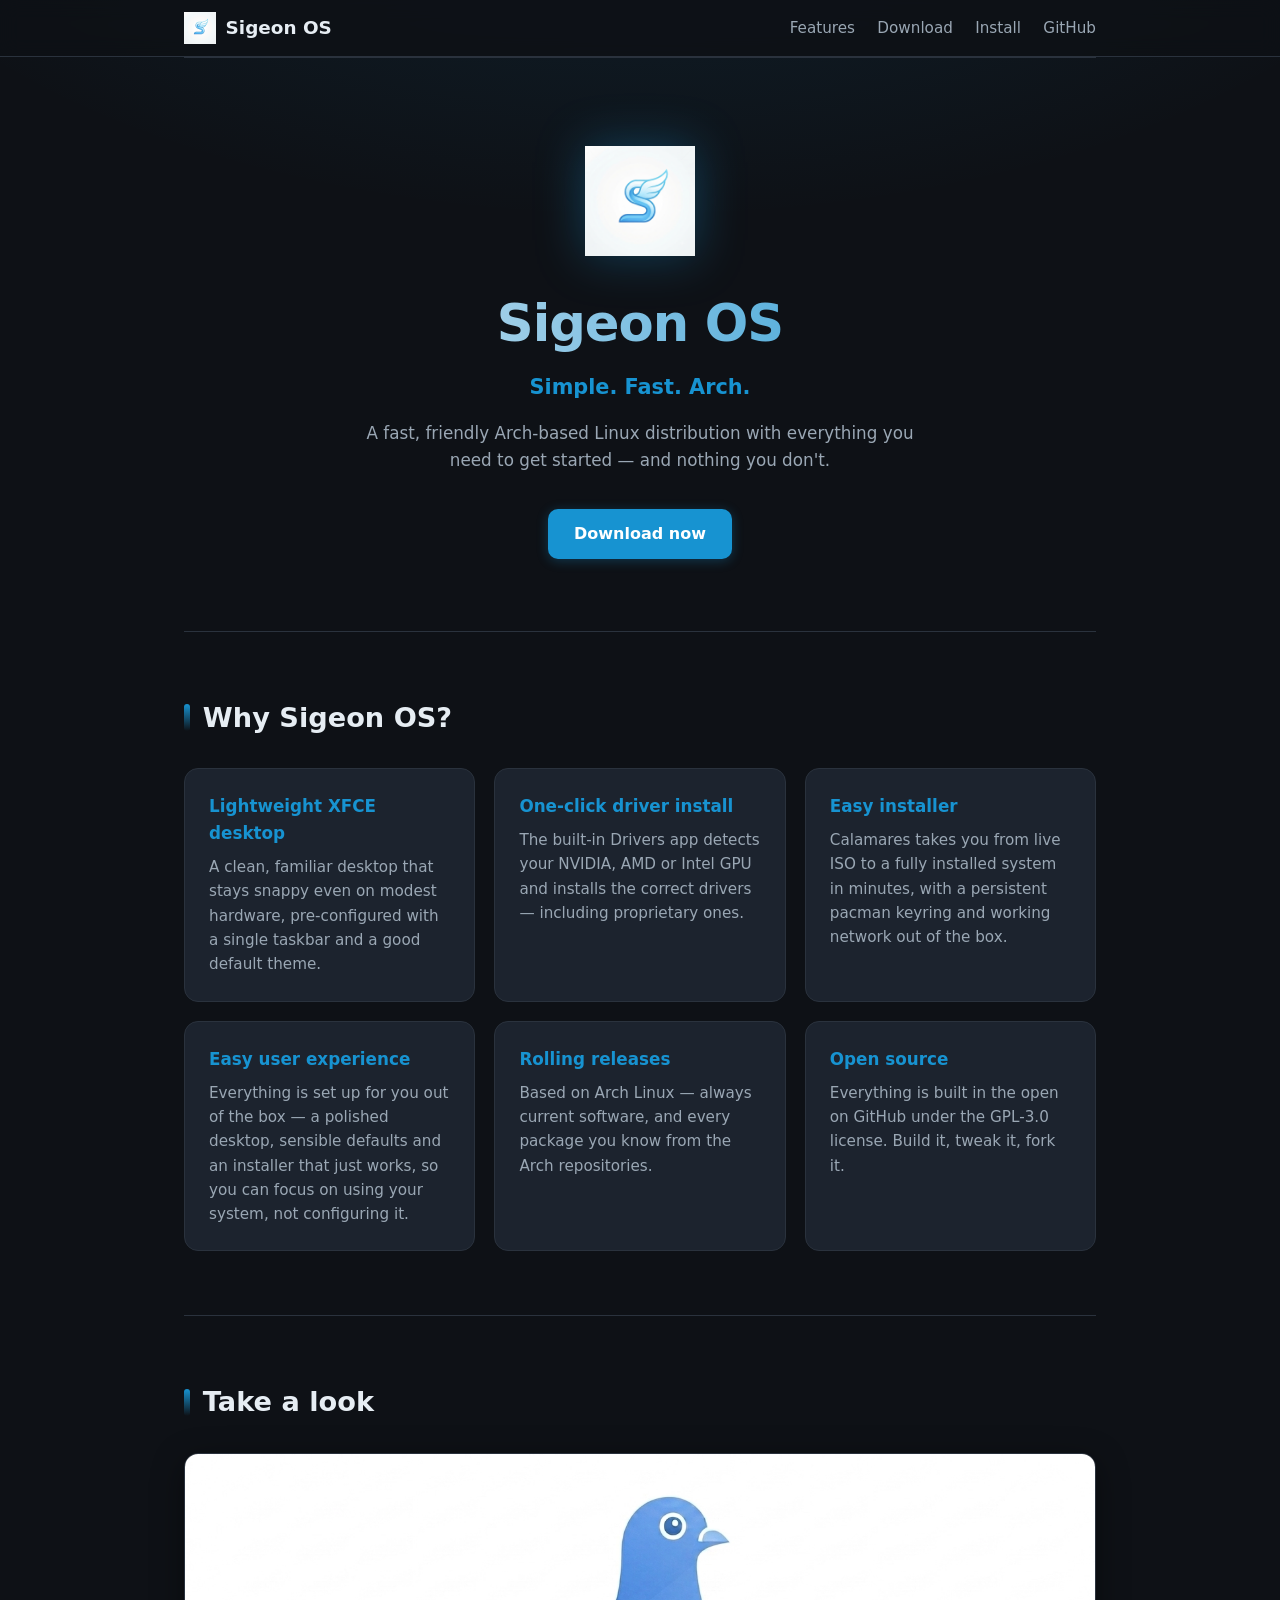
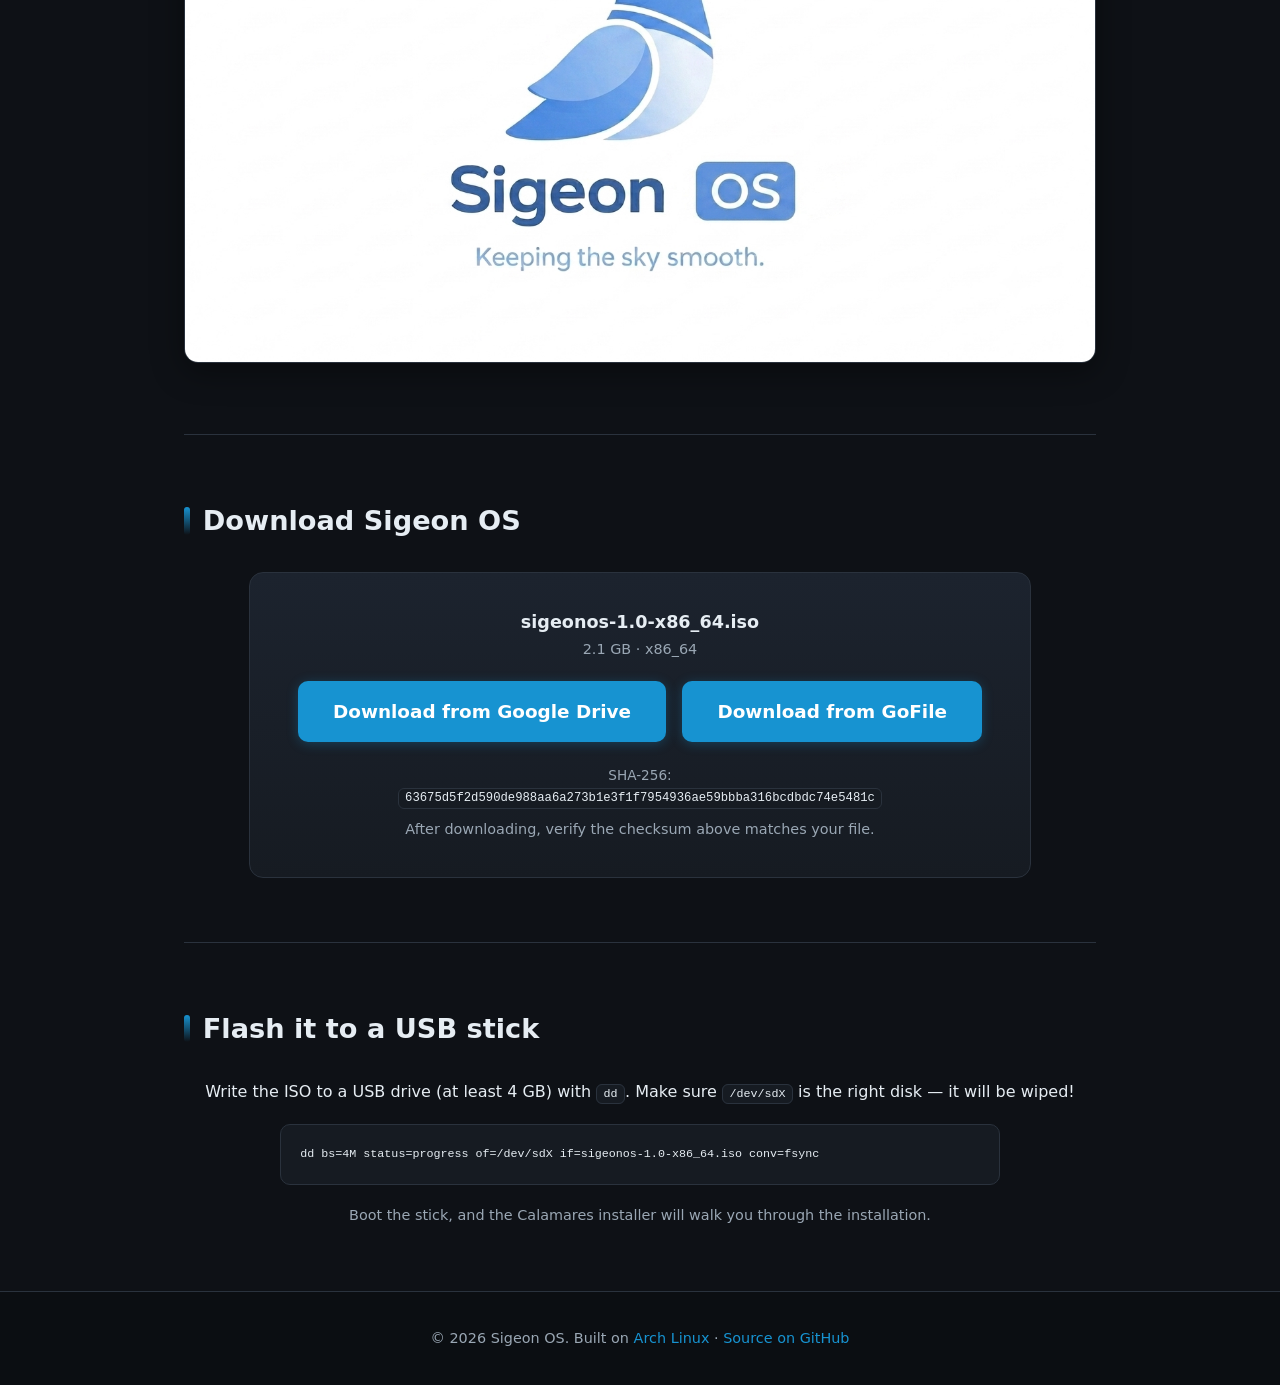
==== website/index.html @ e84cfb5f "finish website" ====
<!DOCTYPE html>
<html lang="en">
<head>
<meta charset="UTF-8">
<meta name="viewport" content="width=device-width, initial-scale=1.0">
<title>Sigeon OS — Simple. Fast. Arch.</title>
<meta name="description" content="Sigeon OS is an Arch-based Linux distribution with a fast XFCE desktop, one-click driver installation and an easy Calamares installer.">
<link rel="icon" type="image/png" href="assets/logo.png">
<link rel="stylesheet" href="styles.css">
</head>
<body>

<header class="nav">
  <div class="nav-inner">
    <a class="brand" href="#">
      <img src="assets/logo.png" alt="Sigeon OS logo" class="brand-logo">
      <span class="brand-name">Sigeon OS</span>
    </a>
    <nav>
      <a href="#features">Features</a>
      <a href="#download">Download</a>
      <a href="#install">Install</a>
      <a href="https://github.com/SigeonOSDeveloper/sigeonos" target="_blank" rel="noopener">GitHub</a>
    </nav>
  </div>
</header>

<main>
  <section class="hero">
    <img src="assets/logo.png" alt="Sigeon OS logo" class="hero-logo">
    <h1>Sigeon OS</h1>
    <p class="tagline">Simple. Fast. Arch.</p>
    <p class="sub">A fast, friendly Arch-based Linux distribution with everything you need to get started — and nothing you don't.</p>
    <a class="btn btn-primary" href="#download">Download now</a>
  </section>

  <section id="features" class="features">
    <h2>Why Sigeon OS?</h2>
    <div class="grid">
      <div class="card">
        <h3>Lightweight XFCE desktop</h3>
        <p>A clean, familiar desktop that stays snappy even on modest hardware, pre-configured with a single taskbar and a good default theme.</p>
      </div>
      <div class="card">
        <h3>One-click driver install</h3>
        <p>The built-in Drivers app detects your NVIDIA, AMD or Intel GPU and installs the correct drivers — including proprietary ones.</p>
      </div>
      <div class="card">
        <h3>Easy installer</h3>
        <p>Calamares takes you from live ISO to a fully installed system in minutes, with a persistent pacman keyring and working network out of the box.</p>
      </div>
      <div class="card">
        <h3>Easy user experience</h3>
        <p>Everything is set up for you out of the box — a polished desktop, sensible defaults and an installer that just works, so you can focus on using your system, not configuring it.</p>
      </div>
      <div class="card">
        <h3>Rolling releases</h3>
        <p>Based on Arch Linux — always current software, and every package you know from the Arch repositories.</p>
      </div>
      <div class="card">
        <h3>Open source</h3>
        <p>Everything is built in the open on GitHub under the GPL-3.0 license. Build it, tweak it, fork it.</p>
      </div>
    </div>
  </section>

  <section id="screenshot" class="screenshot">
    <h2>Take a look</h2>
    <img src="assets/wallpaper.png" alt="Sigeon OS default wallpaper">
  </section>

  <section id="download" class="download">
    <h2>Download Sigeon OS</h2>
    <div class="dl-box">
      <div class="dl-meta">
        <span class="dl-version">sigeonos-1.0-x86_64.iso</span>
        <span class="dl-size">2.1 GB · x86_64</span>
      </div>
      <div class="dl-buttons">
        <a class="btn btn-primary btn-big" href="https://drive.usercontent.google.com/download?id=1mO9aN24s_1cEXQhYWsi2OQilsCZR2HT5&export=download&confirm=t">Download from Google Drive</a>
        <a class="btn btn-primary btn-big" href="https://gofile.io/d/fT5wEEZM">Download from GoFile</a>
      </div>
      <p class="checksum">SHA-256:<br><code>63675d5f2d590de988aa6a273b1e3f1f7954936ae59bbba316bcdbdc74e5481c</code></p>
      <p class="hint">After downloading, verify the checksum above matches your file.</p>
    </div>
  </section>

  <section id="install" class="install">
    <h2>Flash it to a USB stick</h2>
    <p>Write the ISO to a USB drive (at least 4 GB) with <code>dd</code>. Make sure <code>/dev/sdX</code> is the right disk — it will be wiped!</p>
    <pre><code>dd bs=4M status=progress of=/dev/sdX if=sigeonos-1.0-x86_64.iso conv=fsync</code></pre>
    <p class="hint">Boot the stick, and the Calamares installer will walk you through the installation.</p>
  </section>
</main>

<footer>
  <p>&copy; 2026 Sigeon OS. Built on <a href="https://archlinux.org" target="_blank" rel="noopener">Arch Linux</a> · <a href="https://github.com/SigeonOSDeveloper/sigeonos" target="_blank" rel="noopener">Source on GitHub</a></p>
</footer>

</body>
</html>
---- website/styles.css ----
:root {
  --bg: #0e1116;
  --bg-2: #161b22;
  --card: #1c232e;
  --text: #e6edf3;
  --muted: #9aa7b4;
  --accent: #1793d1;
  --accent-hover: #2fa9e8;
  --accent-glow: rgba(23, 147, 209, 0.35);
  --border: #2a323d;
}

* { margin: 0; padding: 0; box-sizing: border-box; }

html { scroll-behavior: smooth; }

body {
  background:
    radial-gradient(1200px 600px at 50% -200px, rgba(23, 147, 209, 0.14), transparent 70%),
    var(--bg);
  color: var(--text);
  font-family: "Segoe UI", system-ui, -apple-system, sans-serif;
  line-height: 1.6;
}

::selection { background: var(--accent); color: #fff; }

a { color: var(--accent); text-decoration: none; transition: color 0.15s ease; }
a:hover { color: var(--accent-hover); }

section[id] { scroll-margin-top: 70px; }

.nav {
  position: sticky;
  top: 0;
  background: rgba(14, 17, 22, 0.85);
  backdrop-filter: blur(10px);
  -webkit-backdrop-filter: blur(10px);
  border-bottom: 1px solid var(--border);
  z-index: 10;
}

.nav-inner {
  max-width: 960px;
  margin: 0 auto;
  padding: 0.75rem 1.5rem;
  display: flex;
  align-items: center;
  justify-content: space-between;
}

.brand { display: flex; align-items: center; gap: 0.6rem; }
.brand-logo { width: 32px; height: 32px; transition: transform 0.2s ease; }
.brand:hover .brand-logo { transform: rotate(-8deg) scale(1.08); }
.brand-name { font-weight: 700; font-size: 1.15rem; color: var(--text); }

.nav nav { display: flex; gap: 1.4rem; }
.nav nav a { color: var(--muted); font-size: 0.95rem; position: relative; }
.nav nav a::after {
  content: "";
  position: absolute;
  left: 0;
  bottom: -4px;
  width: 0;
  height: 2px;
  background: var(--accent);
  transition: width 0.2s ease;
}
.nav nav a:hover { color: var(--text); }
.nav nav a:hover::after { width: 100%; }

main { max-width: 960px; margin: 0 auto; padding: 0 1.5rem; }

.hero { text-align: center; padding: 5.5rem 0 4.5rem; }
.hero-logo {
  width: 110px;
  height: 110px;
  margin-bottom: 1.2rem;
  filter: drop-shadow(0 0 24px var(--accent-glow));
  animation: float 4s ease-in-out infinite;
}
@keyframes float {
  0%, 100% { transform: translateY(0); }
  50% { transform: translateY(-6px); }
}
.hero h1 {
  font-size: 3.2rem;
  letter-spacing: -0.02em;
  background: linear-gradient(90deg, var(--text), var(--accent));
  -webkit-background-clip: text;
  background-clip: text;
  -webkit-text-fill-color: transparent;
}
.tagline {
  color: var(--accent);
  font-size: 1.3rem;
  font-weight: 600;
  margin: 0.4rem 0 1rem;
}
.sub { color: var(--muted); max-width: 560px; margin: 0 auto 2.2rem; font-size: 1.05rem; }

.btn {
  display: inline-block;
  padding: 0.75rem 1.6rem;
  border-radius: 10px;
  font-weight: 600;
  font-size: 1rem;
  transition: transform 0.15s ease, box-shadow 0.15s ease, background 0.15s ease;
}
.btn-primary { background: var(--accent); color: #fff; box-shadow: 0 2px 12px rgba(23, 147, 209, 0.3); }
.btn-primary:hover {
  background: var(--accent-hover);
  color: #fff;
  transform: translateY(-2px);
  box-shadow: 0 6px 24px var(--accent-glow);
}
.btn-big { padding: 1rem 2.2rem; font-size: 1.15rem; }

section { padding: 4rem 0; border-top: 1px solid var(--border); }

section h2 {
  font-size: 1.7rem;
  margin-bottom: 1.8rem;
  display: flex;
  align-items: center;
  gap: 0.8rem;
}
section h2::before {
  content: "";
  width: 6px;
  height: 1.7rem;
  border-radius: 3px;
  background: linear-gradient(180deg, var(--accent), transparent);
}

.features .grid {
  display: grid;
  grid-template-columns: repeat(auto-fit, minmax(270px, 1fr));
  gap: 1.2rem;
}

.card {
  background: var(--card);
  border: 1px solid var(--border);
  border-radius: 14px;
  padding: 1.5rem;
  transition: transform 0.18s ease, box-shadow 0.18s ease, border-color 0.18s ease;
}
.card:hover {
  transform: translateY(-6px);
  border-color: var(--accent);
  box-shadow: 0 12px 32px rgba(0, 0, 0, 0.45), 0 0 20px var(--accent-glow);
}
.card h3 { font-size: 1.05rem; margin-bottom: 0.5rem; color: var(--accent); }
.card p { color: var(--muted); font-size: 0.95rem; }

.screenshot { text-align: center; }
.screenshot img {
  max-width: 100%;
  border-radius: 14px;
  border: 1px solid var(--border);
  box-shadow: 0 8px 32px rgba(0, 0, 0, 0.4);
  transition: transform 0.25s ease, box-shadow 0.25s ease;
}
.screenshot img:hover {
  transform: scale(1.015);
  box-shadow: 0 12px 40px rgba(0, 0, 0, 0.5);
}

.download, .install { text-align: center; }

.dl-box {
  display: inline-block;
  text-align: center;
  background: linear-gradient(180deg, var(--card), var(--bg-2));
  border: 1px solid var(--border);
  border-radius: 14px;
  padding: 2.2rem 3rem;
  max-width: 100%;
  transition: transform 0.18s ease, box-shadow 0.18s ease, border-color 0.18s ease;
}
.dl-box:hover {
  transform: translateY(-4px);
  border-color: var(--accent);
  box-shadow: 0 12px 32px rgba(0, 0, 0, 0.45), 0 0 20px var(--accent-glow);
}
.dl-meta { margin-bottom: 1.2rem; }
.dl-buttons { display: flex; flex-wrap: wrap; justify-content: center; gap: 1rem; }
.dl-version { display: block; font-weight: 700; font-size: 1.1rem; }
.dl-size { color: var(--muted); font-size: 0.9rem; }
.checksum { margin-top: 1.4rem; color: var(--muted); font-size: 0.85rem; word-break: break-all; }
.checksum code { color: var(--text); }

code {
  background: var(--bg-2);
  border: 1px solid var(--border);
  border-radius: 6px;
  padding: 0.15rem 0.4rem;
  font-size: 0.9em;
}

pre {
  text-align: left;
  background: var(--bg-2);
  border: 1px solid var(--border);
  border-radius: 10px;
  padding: 1.2rem;
  margin: 1.2rem auto;
  max-width: 720px;
  overflow-x: auto;
}
pre code { background: none; border: none; padding: 0; }

.hint { color: var(--muted); font-size: 0.9rem; margin-top: 0.6rem; }

footer {
  border-top: 1px solid var(--border);
  padding: 2.2rem 1.5rem;
  text-align: center;
  color: var(--muted);
  font-size: 0.9rem;
  background: rgba(0, 0, 0, 0.2);
}
footer a { color: var(--accent); }

@media (prefers-reduced-motion: reduce) {
  * { animation: none !important; transition: none !important; }
}

@media (max-width: 600px) {
  .nav-inner { flex-direction: column; gap: 0.5rem; }
  .hero h1 { font-size: 2.4rem; }
  .dl-box { padding: 1.6rem 1.2rem; }
}
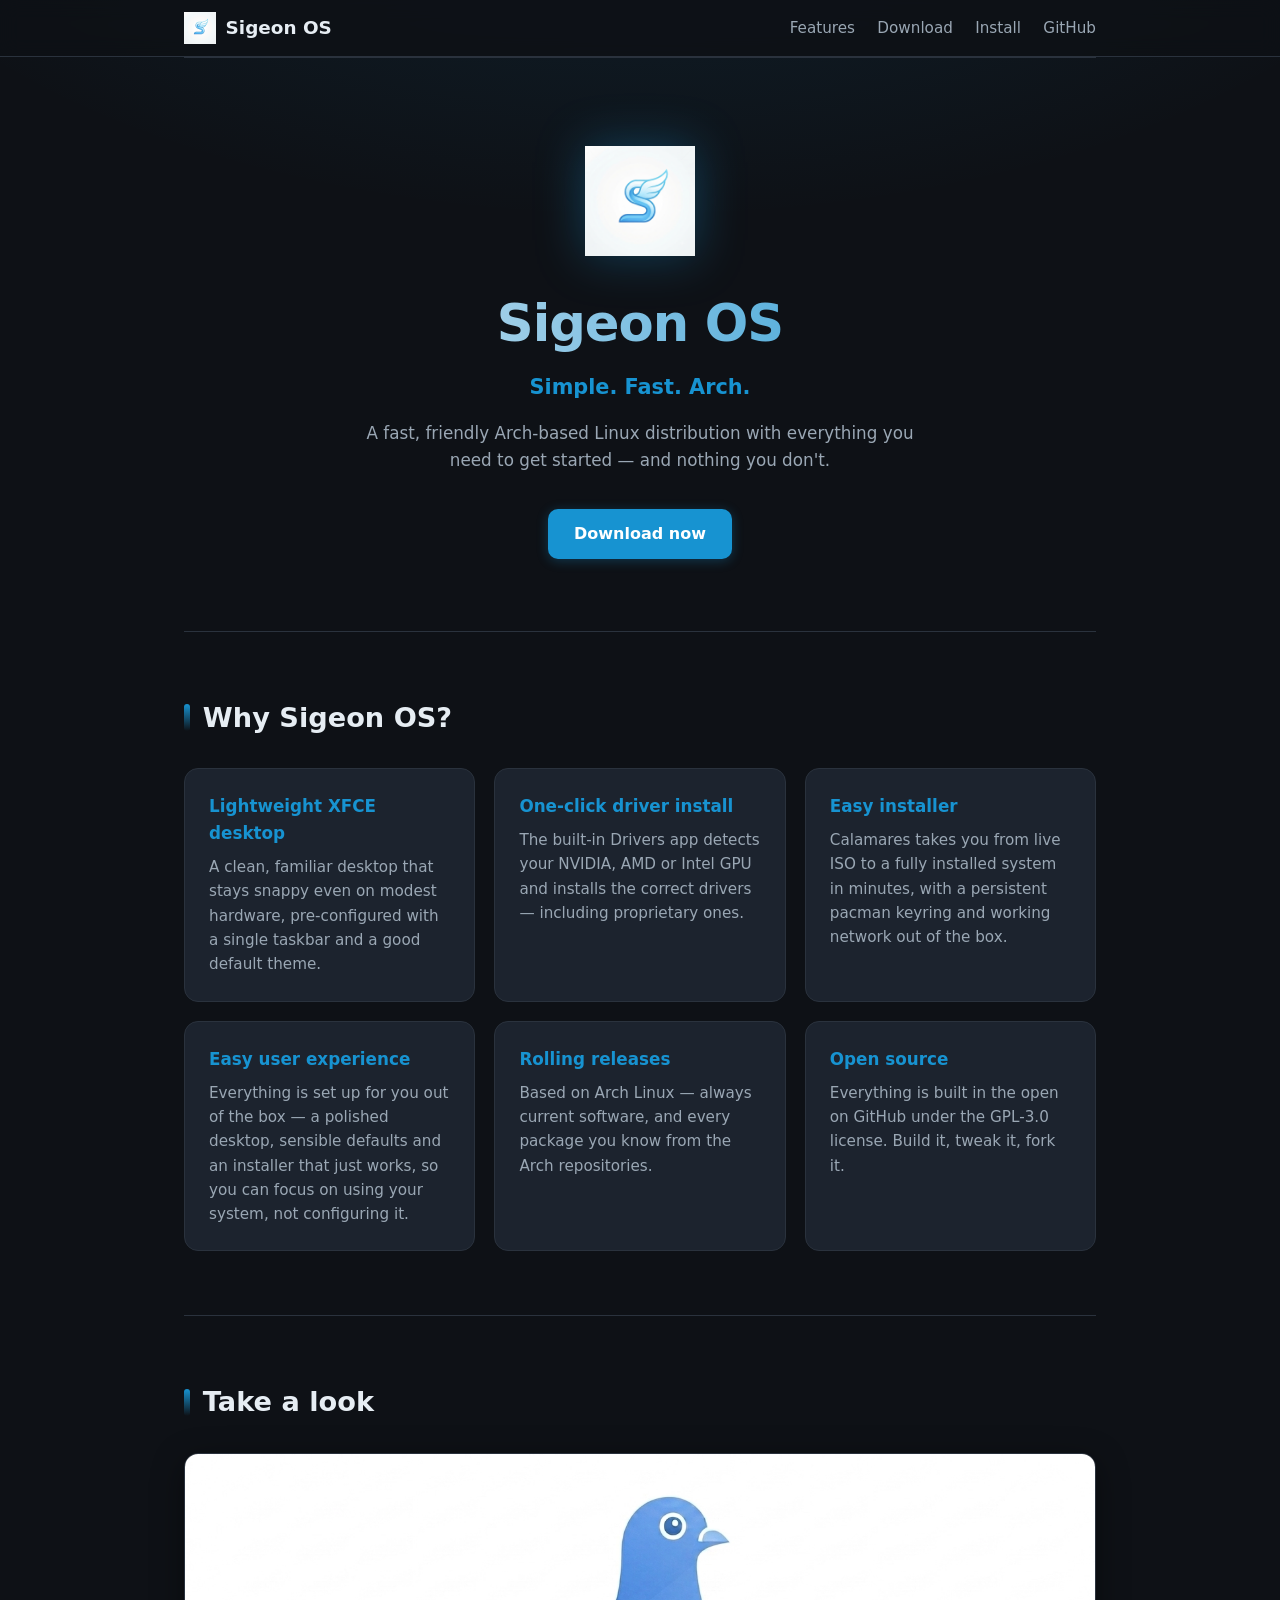
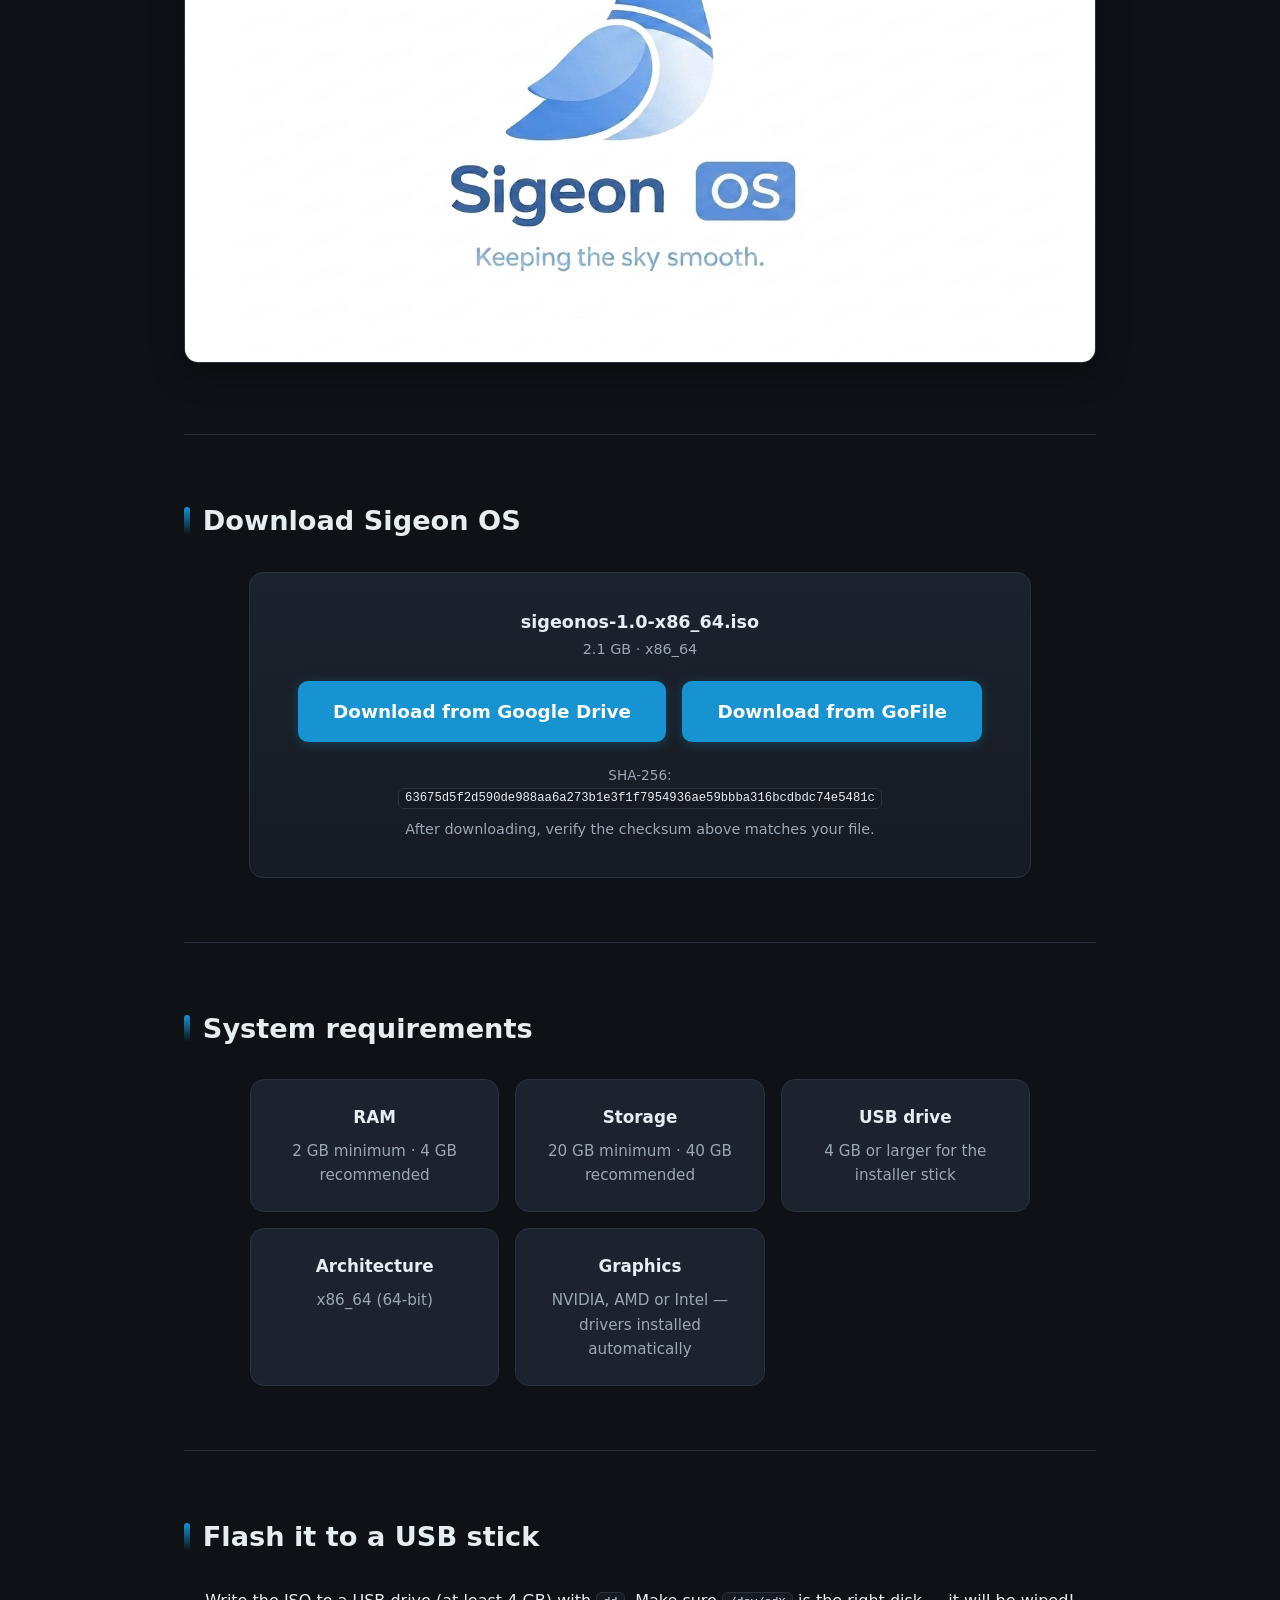
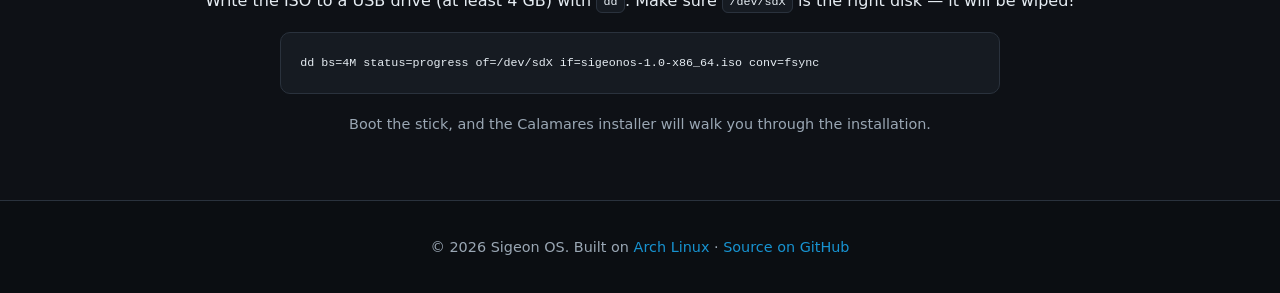
==== commit 87a7050e: "Add system requirements section" ====
--- a/website/index.html
+++ b/website/index.html
@@ -85,6 +85,17 @@
     </div>
   </section>
 
+  <section id="requirements" class="requirements">
+    <h2>System requirements</h2>
+    <div class="req-grid">
+      <div class="card"><h3>RAM</h3><p>2 GB minimum · 4 GB recommended</p></div>
+      <div class="card"><h3>Storage</h3><p>20 GB minimum · 40 GB recommended</p></div>
+      <div class="card"><h3>USB drive</h3><p>4 GB or larger for the installer stick</p></div>
+      <div class="card"><h3>Architecture</h3><p>x86_64 (64-bit)</p></div>
+      <div class="card"><h3>Graphics</h3><p>NVIDIA, AMD or Intel — drivers installed automatically</p></div>
+    </div>
+  </section>
+
   <section id="install" class="install">
     <h2>Flash it to a USB stick</h2>
     <p>Write the ISO to a USB drive (at least 4 GB) with <code>dd</code>. Make sure <code>/dev/sdX</code> is the right disk — it will be wiped!</p>
--- a/website/styles.css
+++ b/website/styles.css
@@ -167,6 +167,17 @@
   box-shadow: 0 12px 40px rgba(0, 0, 0, 0.5);
 }
 
+.requirements { text-align: center; }
+.req-grid {
+  display: grid;
+  grid-template-columns: repeat(auto-fit, minmax(220px, 1fr));
+  gap: 1rem;
+  max-width: 780px;
+  margin: 0 auto;
+}
+.req-grid .card h3 { color: var(--text); }
+.req-grid .card p { color: var(--muted); }
+
 .download, .install { text-align: center; }
 
 .dl-box {
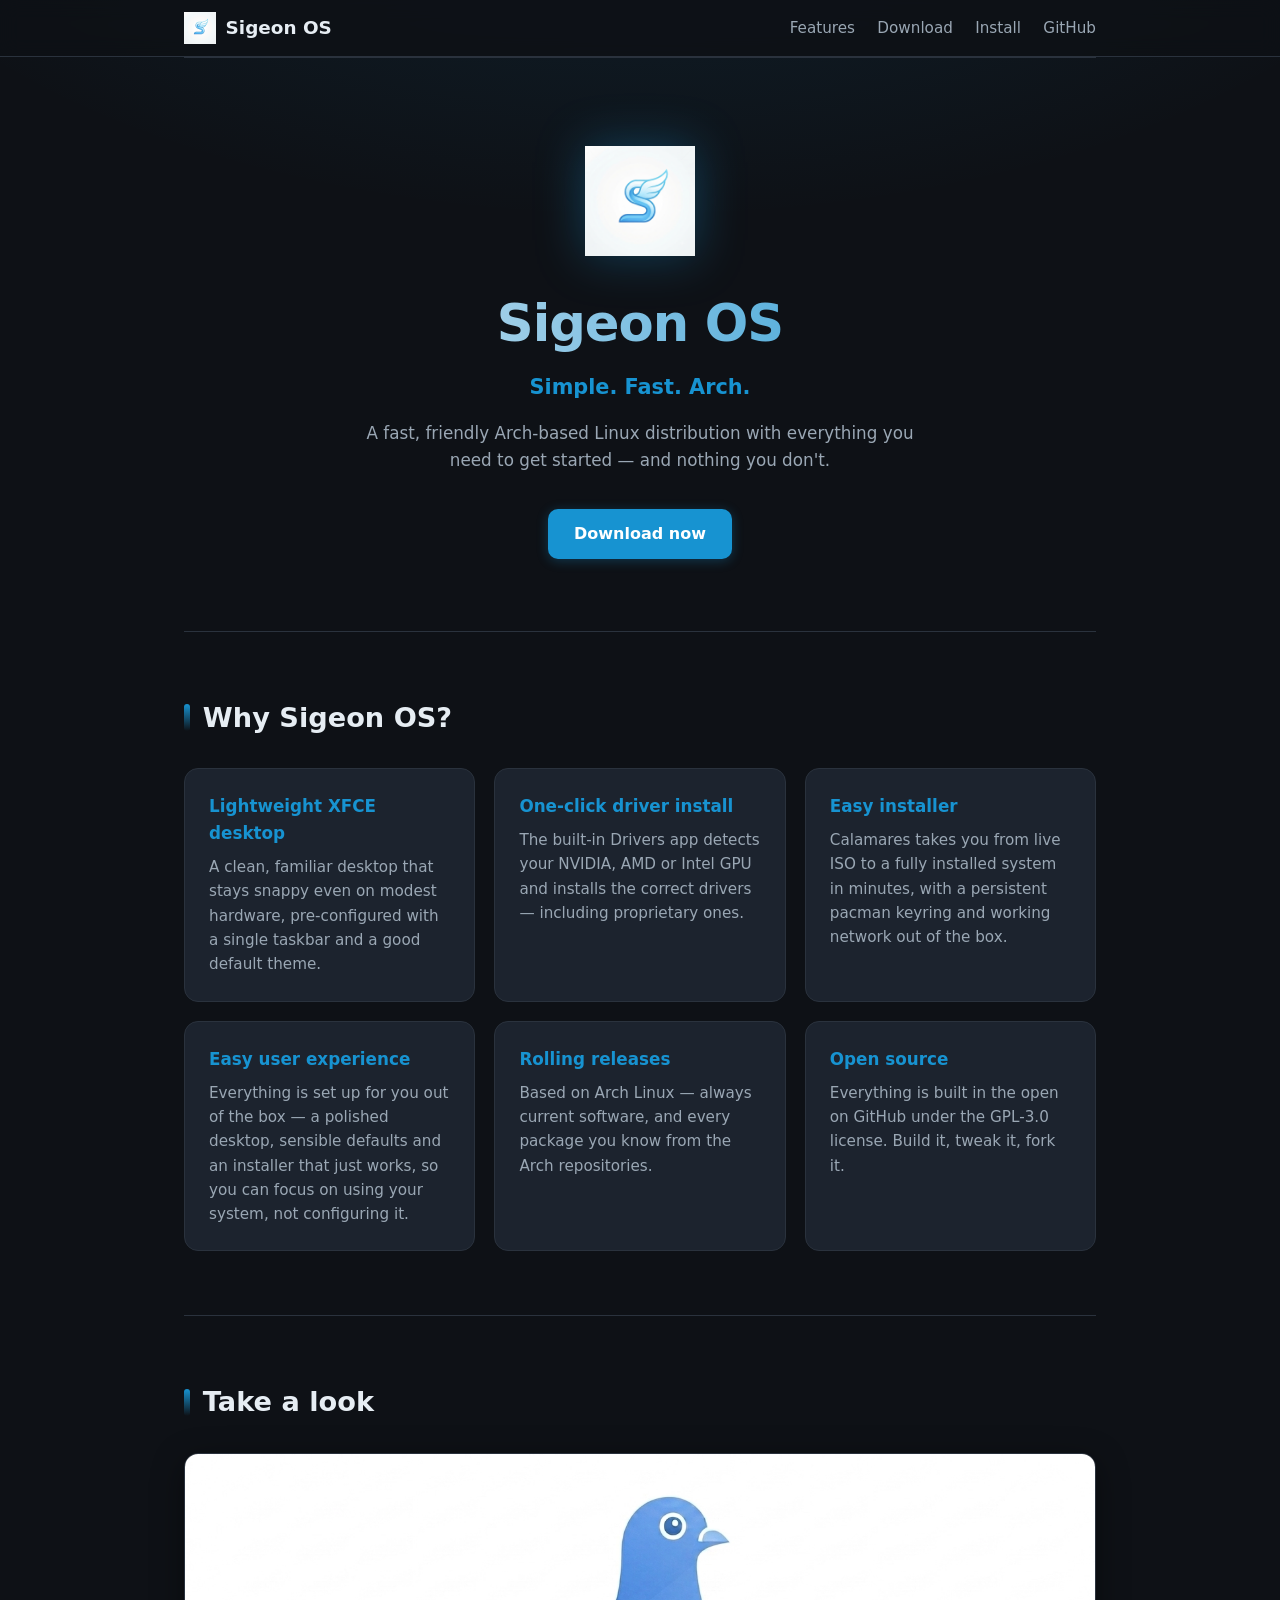
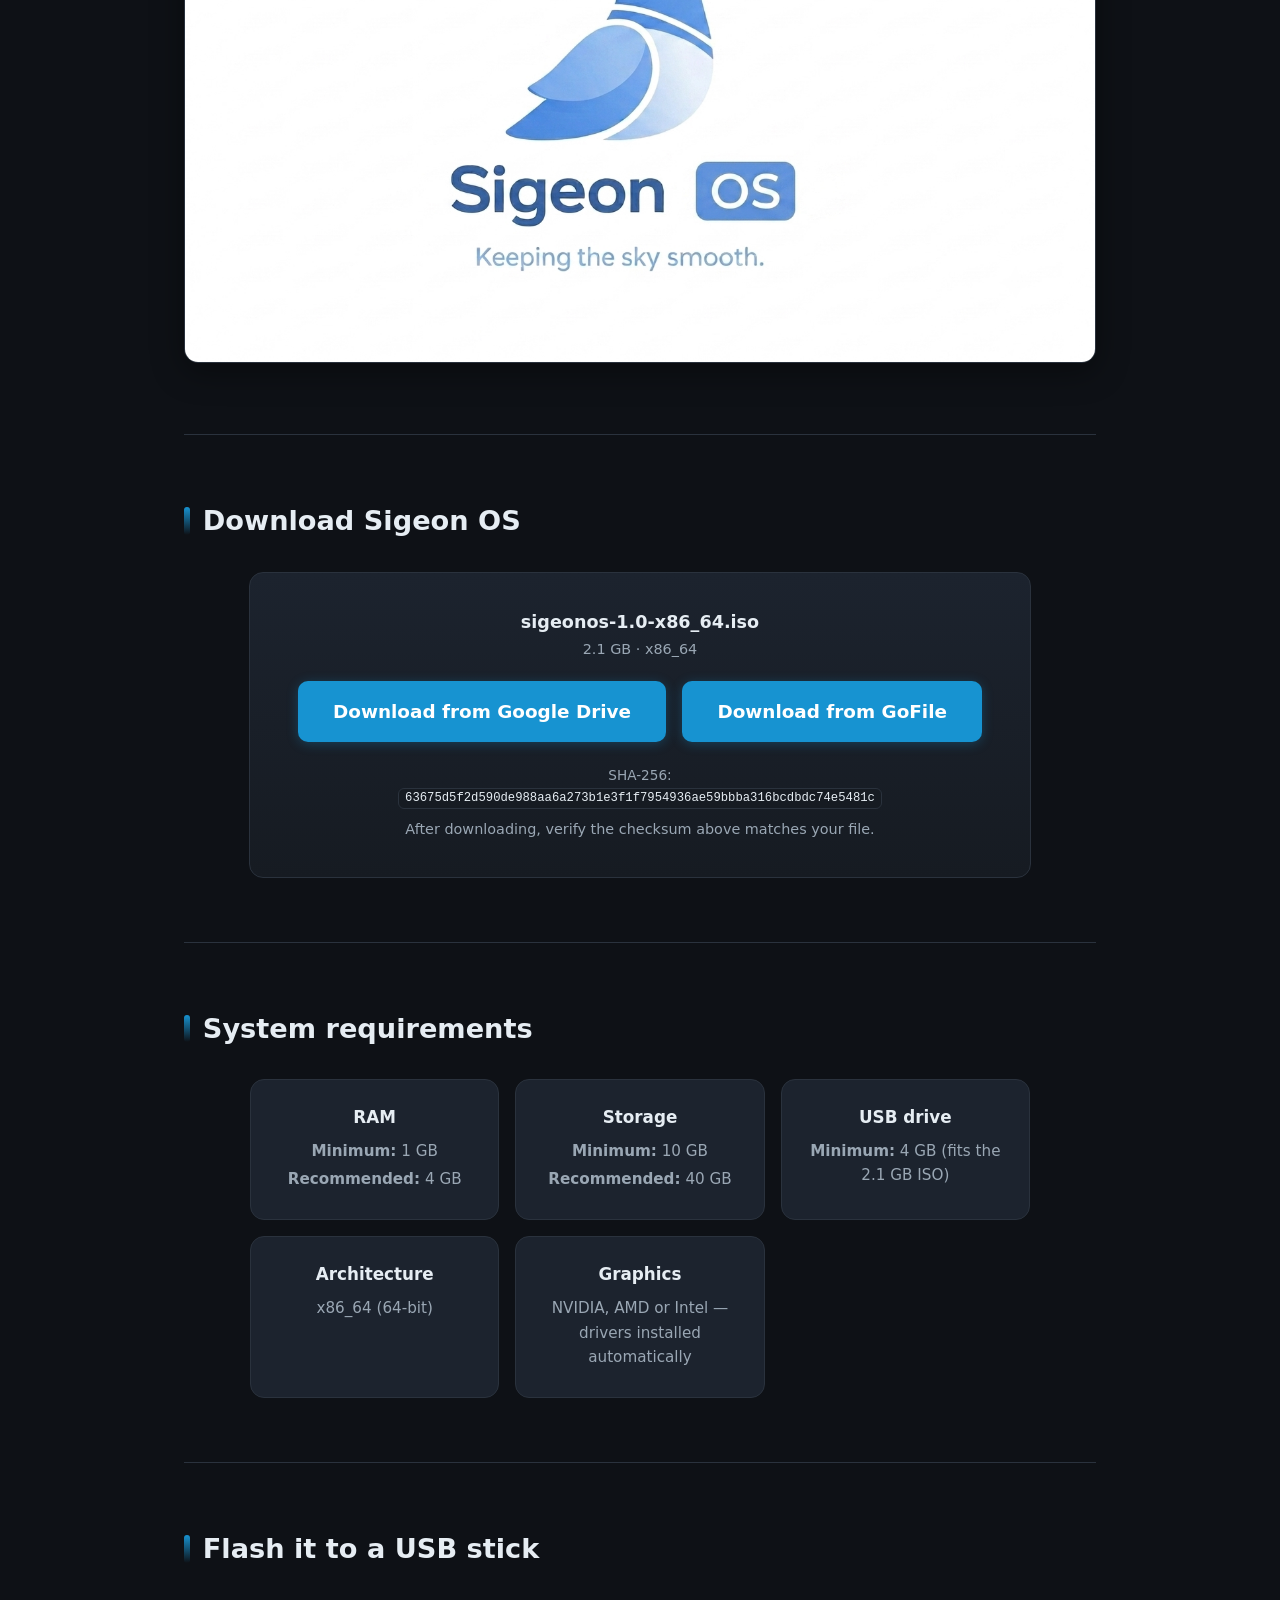
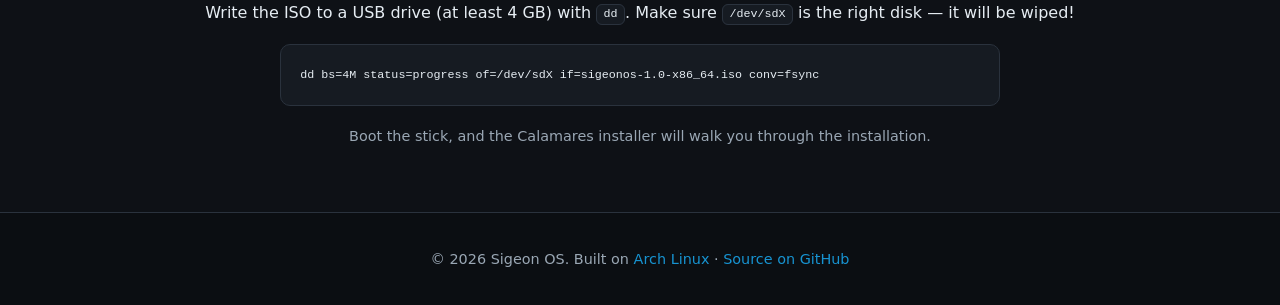
==== commit c3cdc061: "Requirements: minimum to install and function + recommended" ====
--- a/website/index.html
+++ b/website/index.html
@@ -88,11 +88,28 @@
   <section id="requirements" class="requirements">
     <h2>System requirements</h2>
     <div class="req-grid">
-      <div class="card"><h3>RAM</h3><p>2 GB minimum · 4 GB recommended</p></div>
-      <div class="card"><h3>Storage</h3><p>20 GB minimum · 40 GB recommended</p></div>
-      <div class="card"><h3>USB drive</h3><p>4 GB or larger for the installer stick</p></div>
-      <div class="card"><h3>Architecture</h3><p>x86_64 (64-bit)</p></div>
-      <div class="card"><h3>Graphics</h3><p>NVIDIA, AMD or Intel — drivers installed automatically</p></div>
+      <div class="card">
+        <h3>RAM</h3>
+        <p class="req-min"><strong>Minimum:</strong> 1 GB</p>
+        <p class="req-rec"><strong>Recommended:</strong> 4 GB</p>
+      </div>
+      <div class="card">
+        <h3>Storage</h3>
+        <p class="req-min"><strong>Minimum:</strong> 10 GB</p>
+        <p class="req-rec"><strong>Recommended:</strong> 40 GB</p>
+      </div>
+      <div class="card">
+        <h3>USB drive</h3>
+        <p class="req-min"><strong>Minimum:</strong> 4 GB (fits the 2.1 GB ISO)</p>
+      </div>
+      <div class="card">
+        <h3>Architecture</h3>
+        <p class="req-min">x86_64 (64-bit)</p>
+      </div>
+      <div class="card">
+        <h3>Graphics</h3>
+        <p class="req-min">NVIDIA, AMD or Intel — drivers installed automatically</p>
+      </div>
     </div>
   </section>
 
--- a/website/styles.css
+++ b/website/styles.css
@@ -176,7 +176,9 @@
   margin: 0 auto;
 }
 .req-grid .card h3 { color: var(--text); }
-.req-grid .card p { color: var(--muted); }
+.req-grid .card p { margin-bottom: 0.25rem; }
+.req-min { color: var(--muted); font-size: 0.95rem; }
+.req-rec { color: var(--accent); font-size: 0.95rem; }
 
 .download, .install { text-align: center; }
 
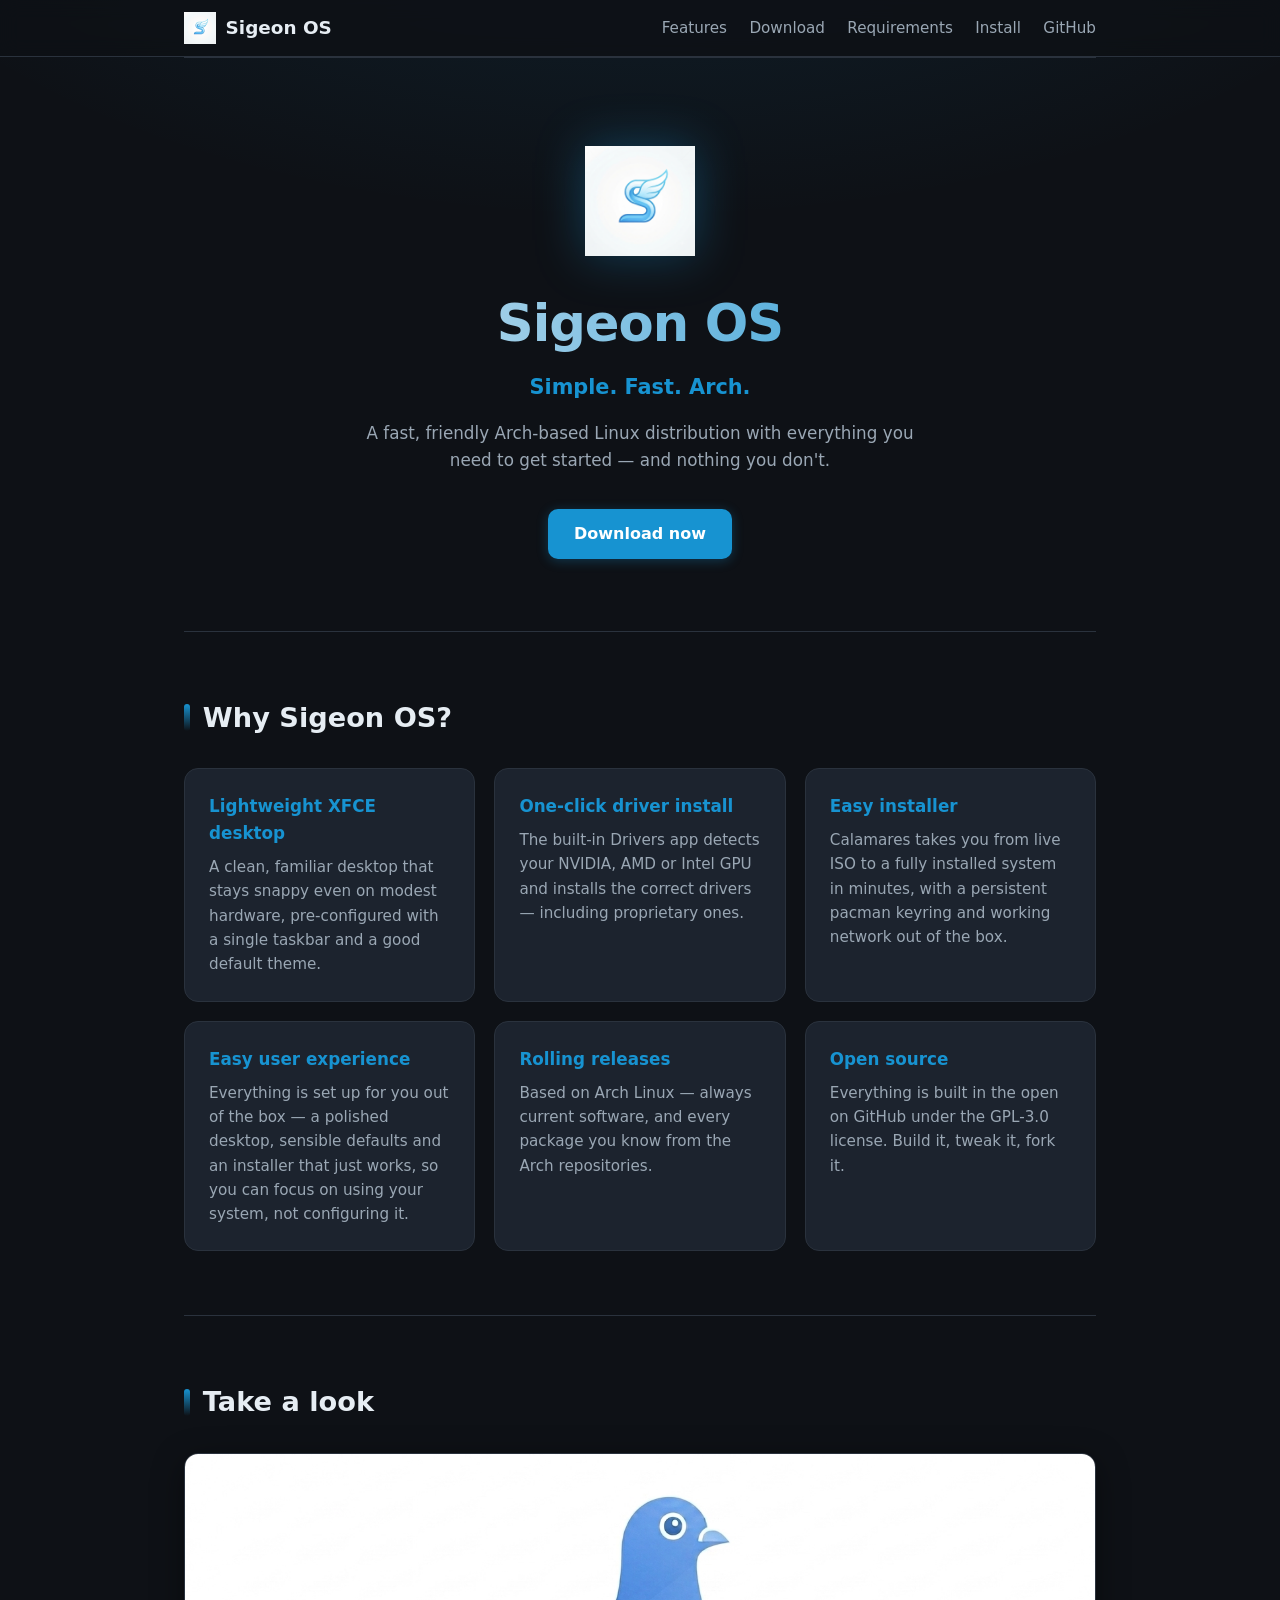
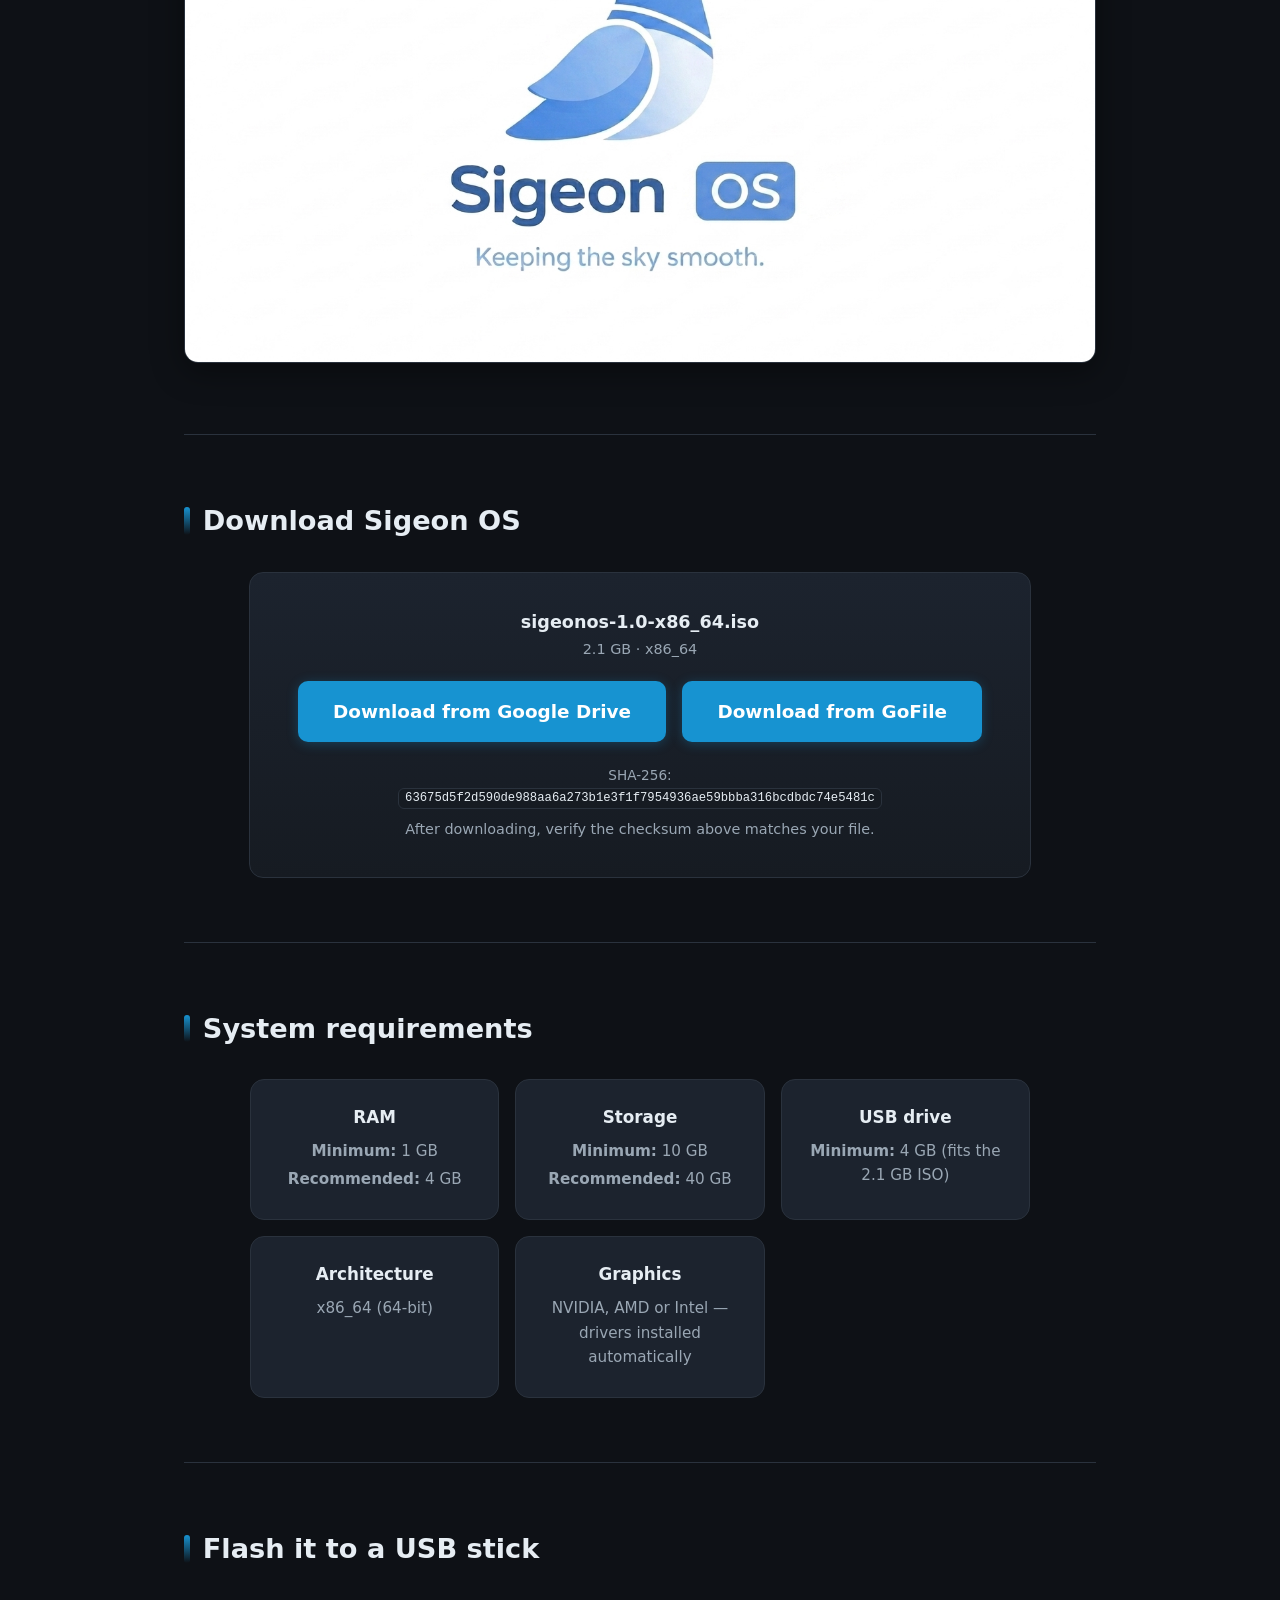
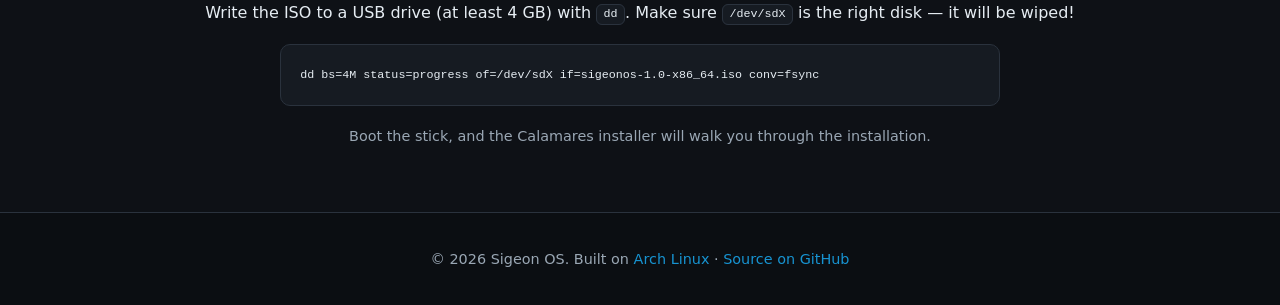
==== commit 83299982: "Add Requirements to nav bar" ====
--- a/website/index.html
+++ b/website/index.html
@@ -19,6 +19,7 @@
     <nav>
       <a href="#features">Features</a>
       <a href="#download">Download</a>
+      <a href="#requirements">Requirements</a>
       <a href="#install">Install</a>
       <a href="https://github.com/SigeonOSDeveloper/sigeonos" target="_blank" rel="noopener">GitHub</a>
     </nav>
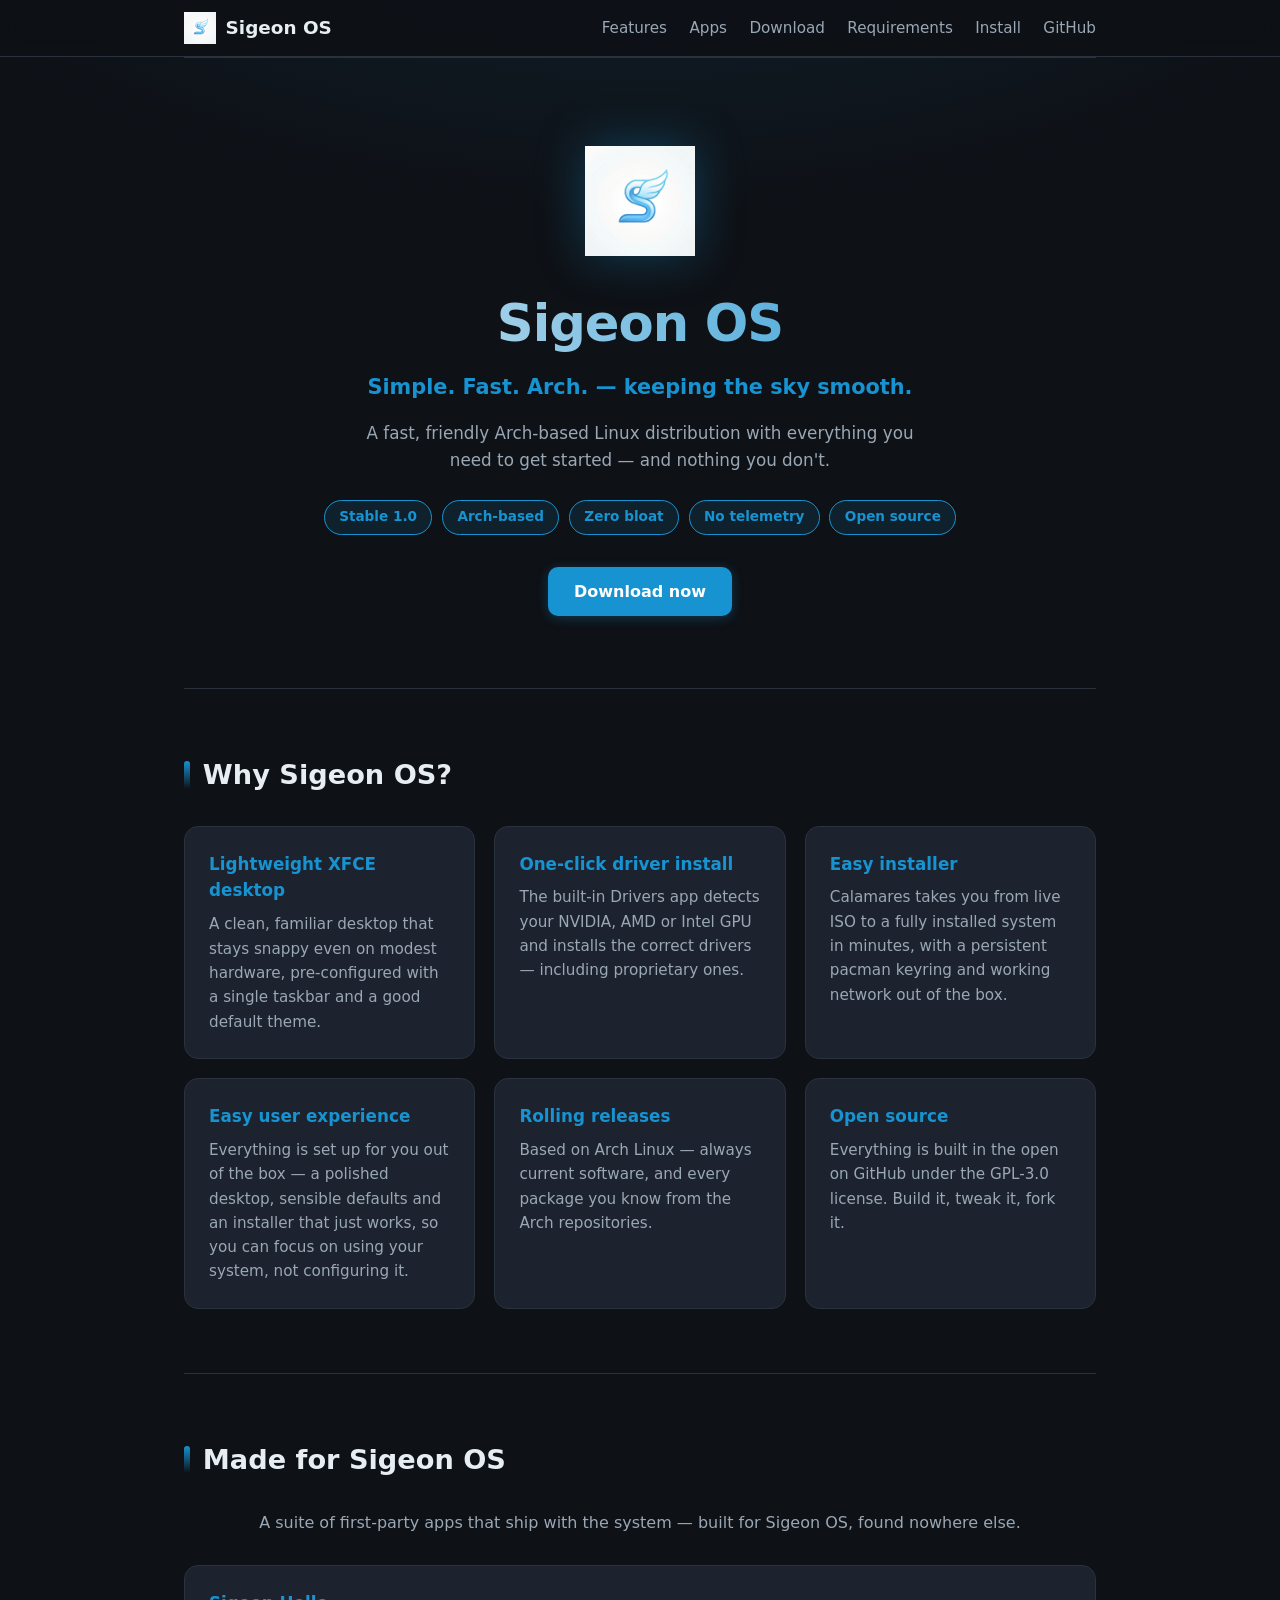
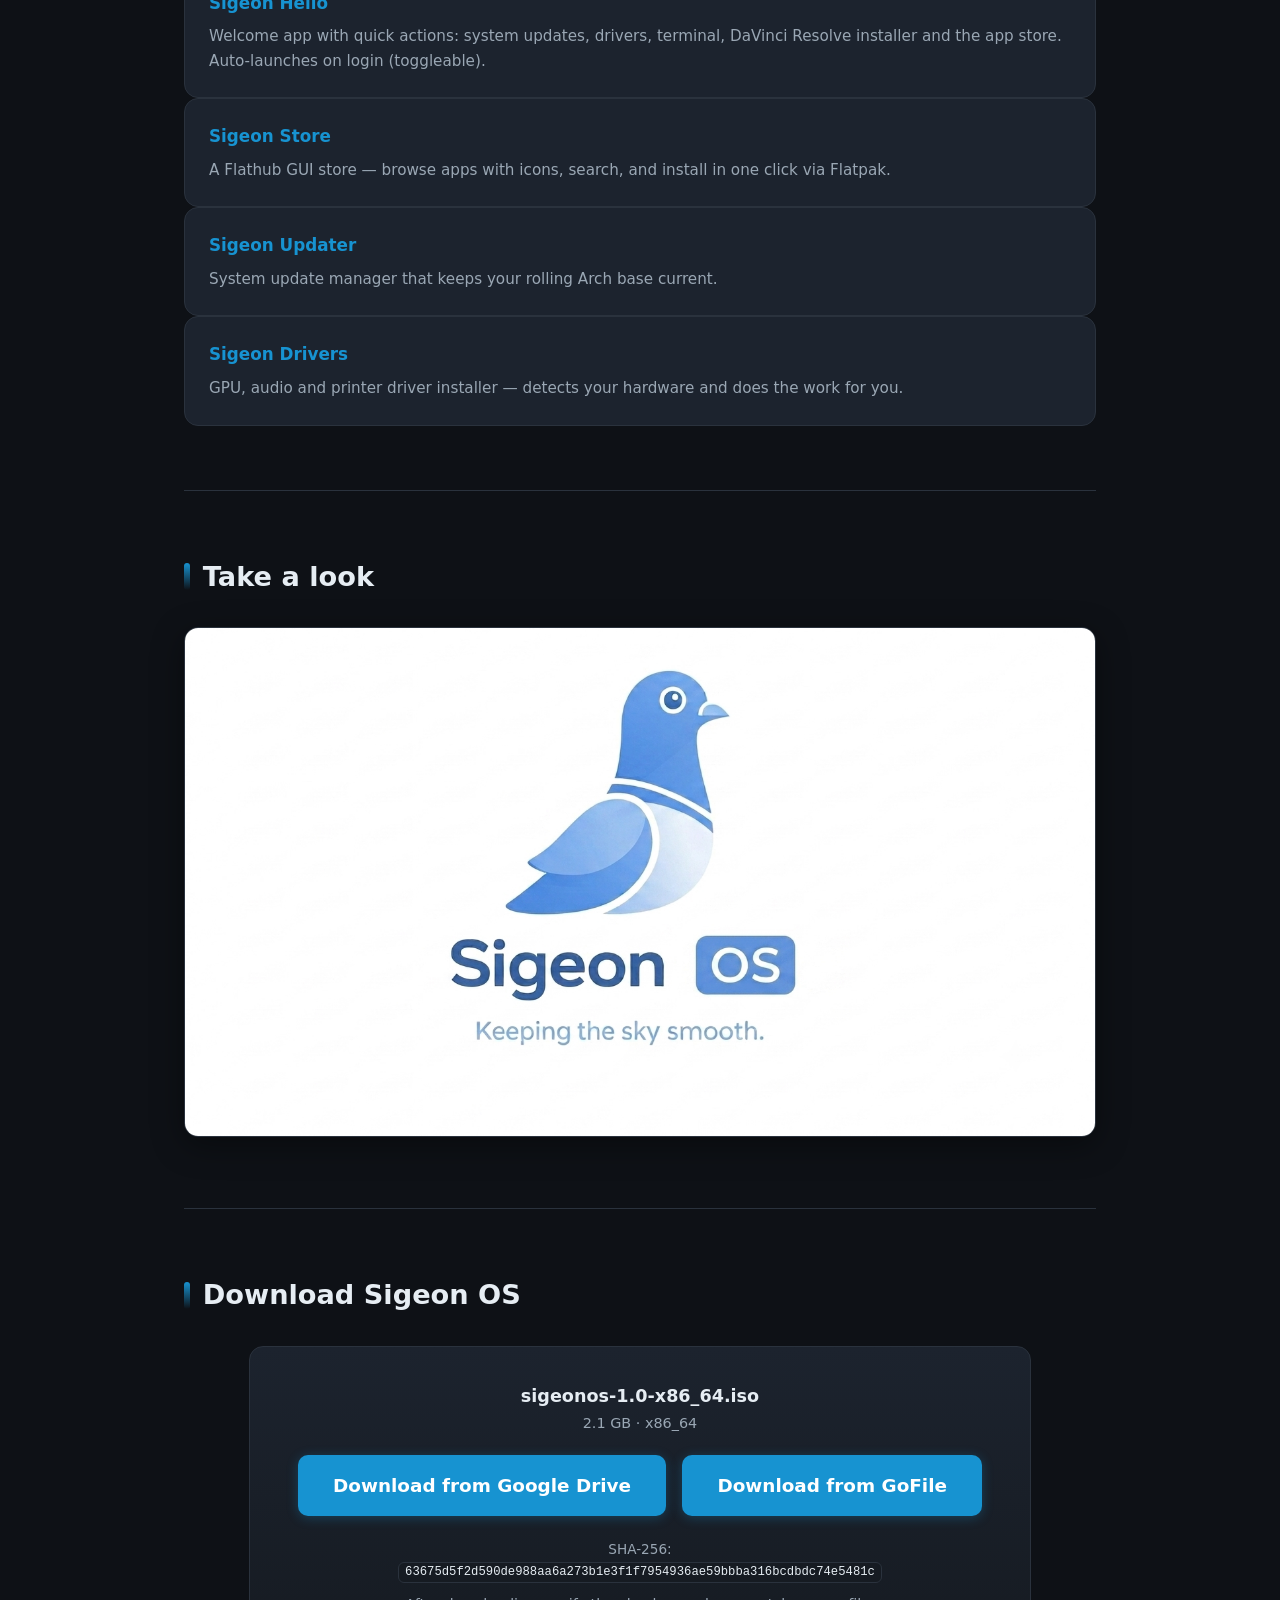
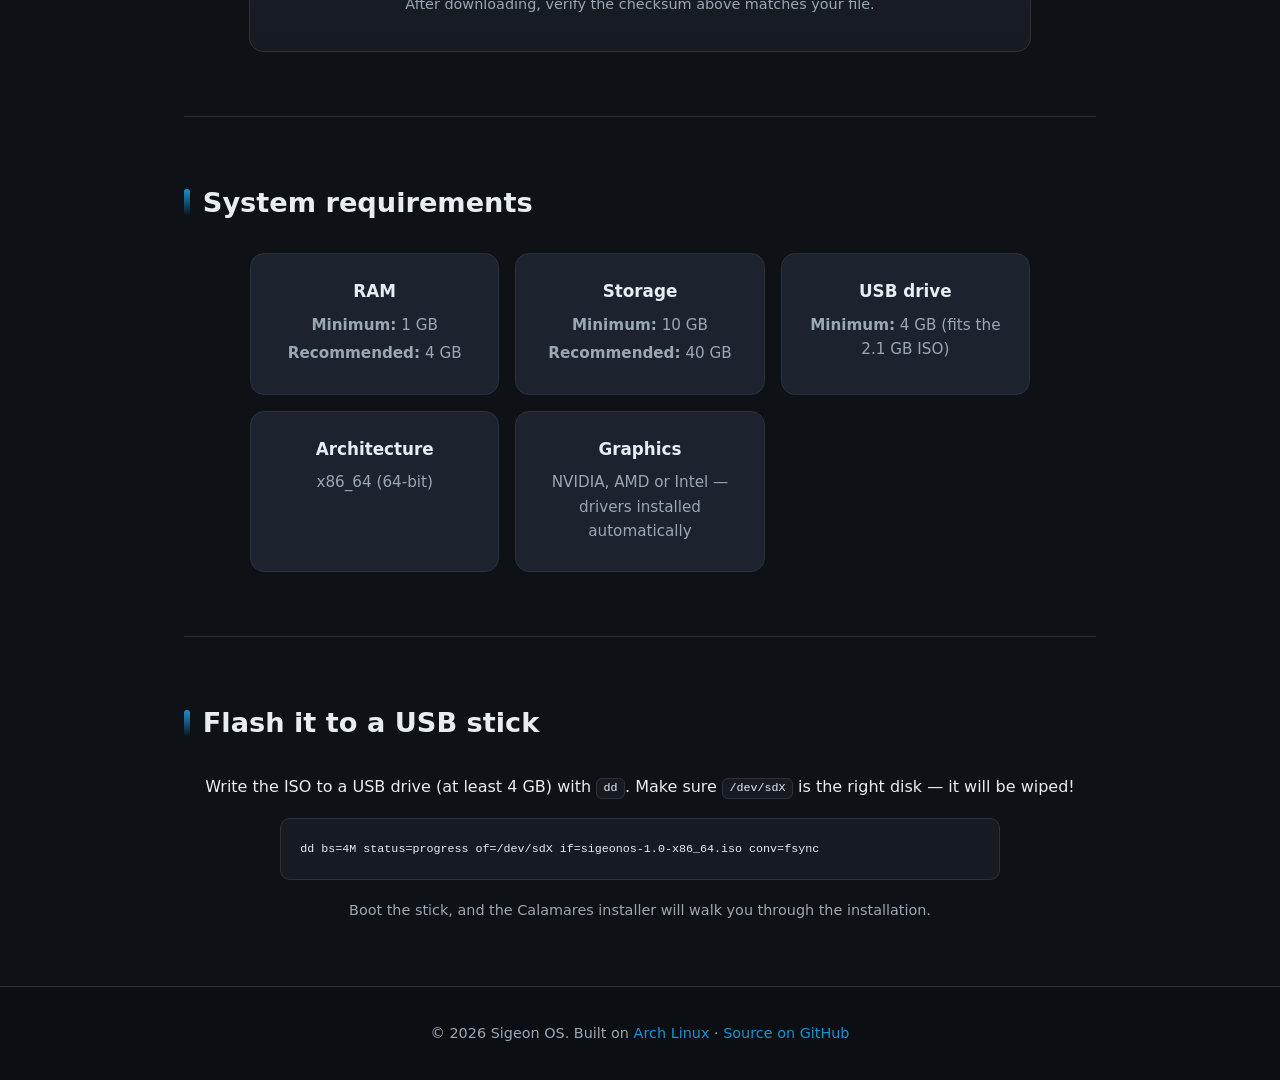
==== commit 47ce1635: "Design pass: apps showcase, hero badges, tagline" ====
--- a/website/index.html
+++ b/website/index.html
@@ -18,6 +18,7 @@
     </a>
     <nav>
       <a href="#features">Features</a>
+      <a href="#apps">Apps</a>
       <a href="#download">Download</a>
       <a href="#requirements">Requirements</a>
       <a href="#install">Install</a>
@@ -30,8 +31,15 @@
   <section class="hero">
     <img src="assets/logo.png" alt="Sigeon OS logo" class="hero-logo">
     <h1>Sigeon OS</h1>
-    <p class="tagline">Simple. Fast. Arch.</p>
+    <p class="tagline">Simple. Fast. Arch. — keeping the sky smooth.</p>
     <p class="sub">A fast, friendly Arch-based Linux distribution with everything you need to get started — and nothing you don't.</p>
+    <div class="hero-badges">
+      <span class="badge">Stable 1.0</span>
+      <span class="badge">Arch-based</span>
+      <span class="badge">Zero bloat</span>
+      <span class="badge">No telemetry</span>
+      <span class="badge">Open source</span>
+    </div>
     <a class="btn btn-primary" href="#download">Download now</a>
   </section>
 
@@ -61,6 +69,29 @@
       <div class="card">
         <h3>Open source</h3>
         <p>Everything is built in the open on GitHub under the GPL-3.0 license. Build it, tweak it, fork it.</p>
+      </div>
+    </div>
+  </section>
+
+  <section id="apps" class="apps">
+    <h2>Made for Sigeon OS</h2>
+    <p class="apps-sub">A suite of first-party apps that ship with the system — built for Sigeon OS, found nowhere else.</p>
+    <div class="grid">
+      <div class="card">
+        <h3>Sigeon Hello</h3>
+        <p>Welcome app with quick actions: system updates, drivers, terminal, DaVinci Resolve installer and the app store. Auto-launches on login (toggleable).</p>
+      </div>
+      <div class="card">
+        <h3>Sigeon Store</h3>
+        <p>A Flathub GUI store — browse apps with icons, search, and install in one click via Flatpak.</p>
+      </div>
+      <div class="card">
+        <h3>Sigeon Updater</h3>
+        <p>System update manager that keeps your rolling Arch base current.</p>
+      </div>
+      <div class="card">
+        <h3>Sigeon Drivers</h3>
+        <p>GPU, audio and printer driver installer — detects your hardware and does the work for you.</p>
       </div>
     </div>
   </section>
--- a/website/styles.css
+++ b/website/styles.css
@@ -97,7 +97,31 @@
   font-weight: 600;
   margin: 0.4rem 0 1rem;
 }
-.sub { color: var(--muted); max-width: 560px; margin: 0 auto 2.2rem; font-size: 1.05rem; }
+.sub { color: var(--muted); max-width: 560px; margin: 0 auto 1.6rem; font-size: 1.05rem; }
+
+.hero-badges {
+  display: flex;
+  flex-wrap: wrap;
+  justify-content: center;
+  gap: 0.6rem;
+  margin-bottom: 2rem;
+}
+
+.badge {
+  background: rgba(23, 147, 209, 0.12);
+  border: 1px solid var(--accent);
+  color: var(--accent);
+  border-radius: 999px;
+  padding: 0.35rem 0.9rem;
+  font-size: 0.85rem;
+  font-weight: 600;
+  transition: background 0.15s ease, transform 0.15s ease;
+}
+.badge:hover {
+  background: var(--accent);
+  color: #fff;
+  transform: translateY(-2px);
+}
 
 .btn {
   display: inline-block;
@@ -154,6 +178,10 @@
 .card h3 { font-size: 1.05rem; margin-bottom: 0.5rem; color: var(--accent); }
 .card p { color: var(--muted); font-size: 0.95rem; }
 
+.apps { text-align: center; }
+.apps .grid { text-align: left; }
+.apps-sub { color: var(--muted); margin-bottom: 1.8rem; }
+
 .screenshot { text-align: center; }
 .screenshot img {
   max-width: 100%;
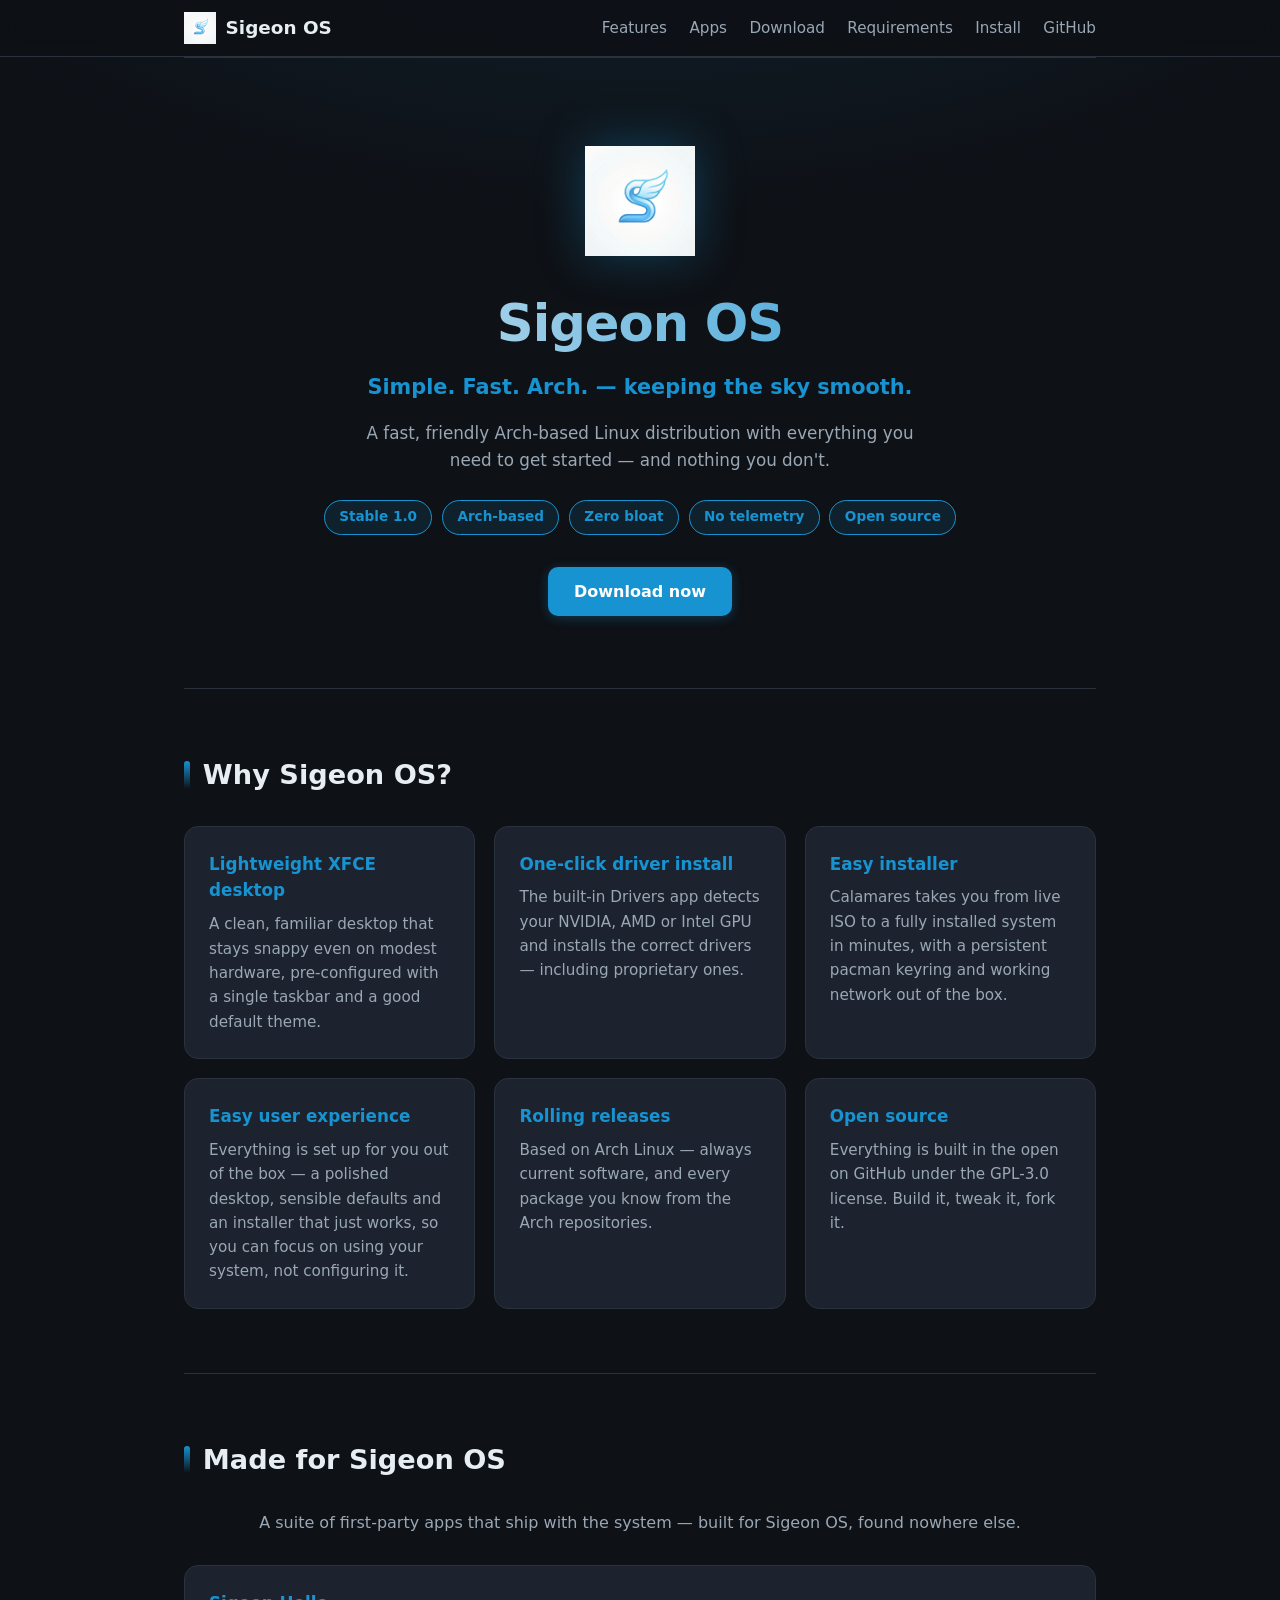
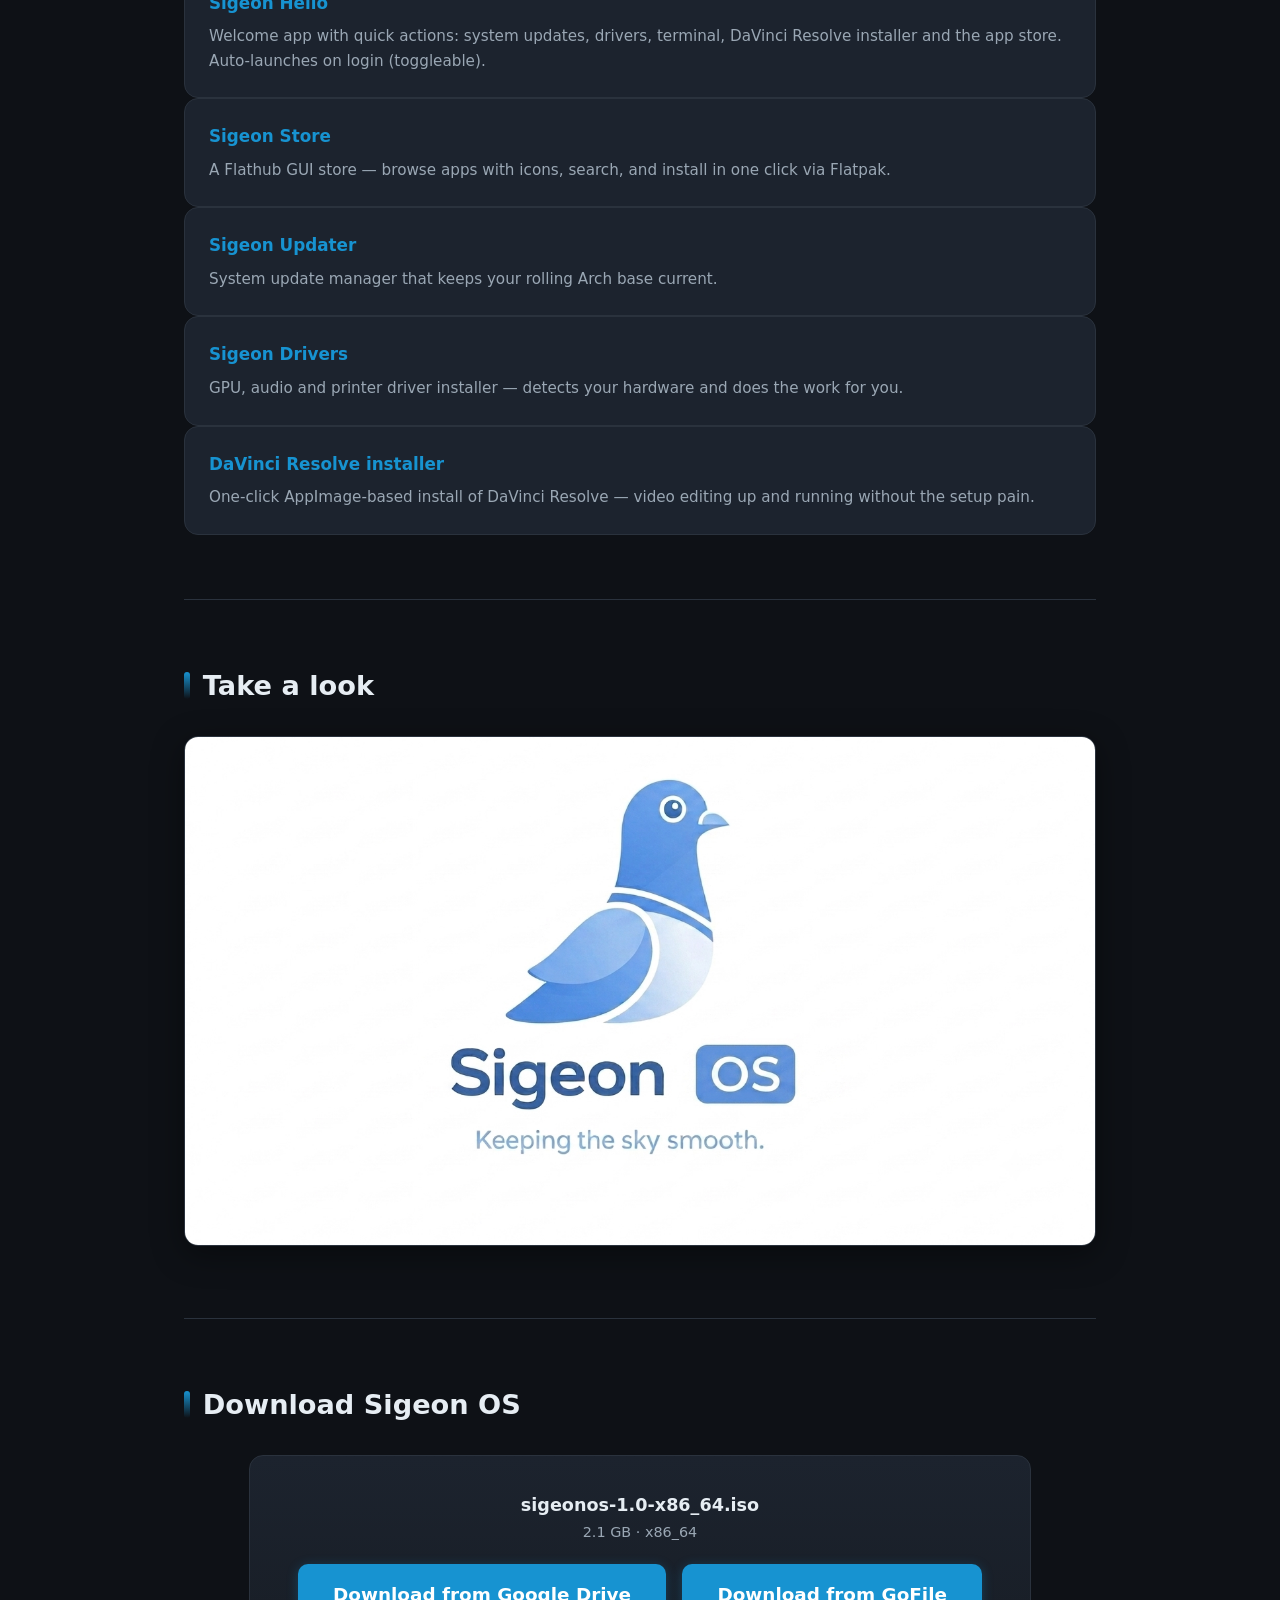
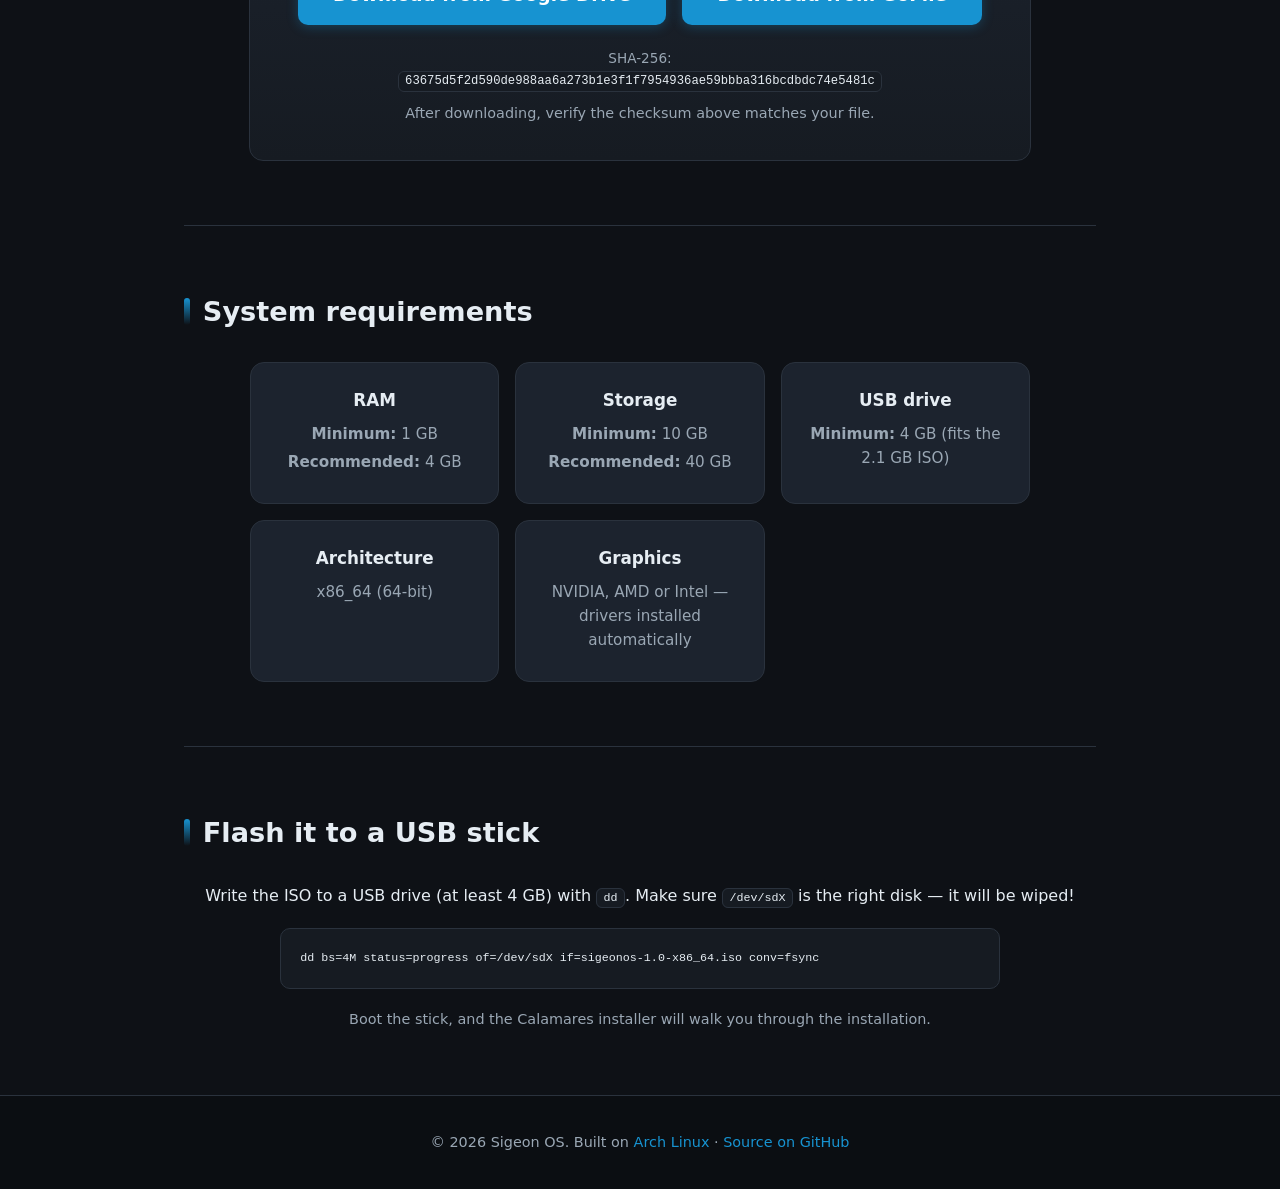
==== commit af627fa9: "Add DaVinci Resolve installer to apps" ====
--- a/website/index.html
+++ b/website/index.html
@@ -93,6 +93,10 @@
         <h3>Sigeon Drivers</h3>
         <p>GPU, audio and printer driver installer — detects your hardware and does the work for you.</p>
       </div>
+      <div class="card">
+        <h3>DaVinci Resolve installer</h3>
+        <p>One-click AppImage-based install of DaVinci Resolve — video editing up and running without the setup pain.</p>
+      </div>
     </div>
   </section>
 
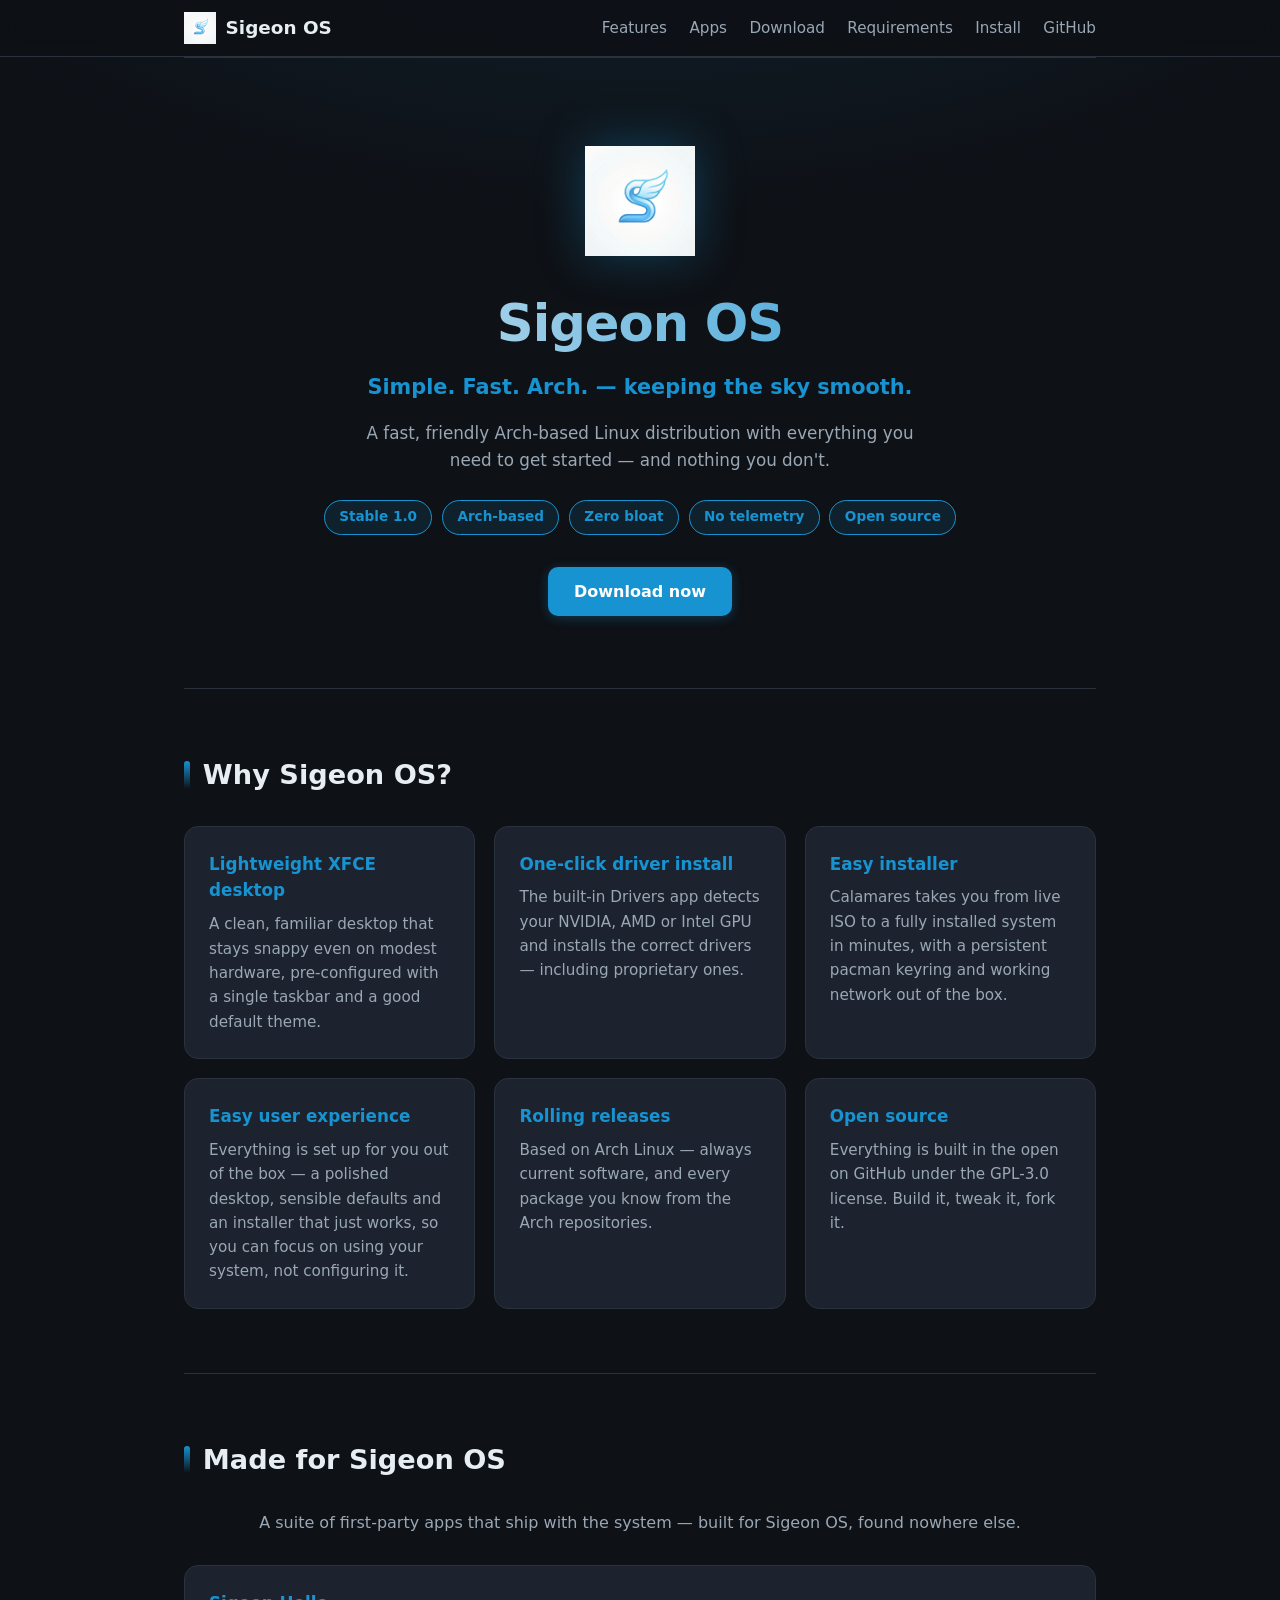
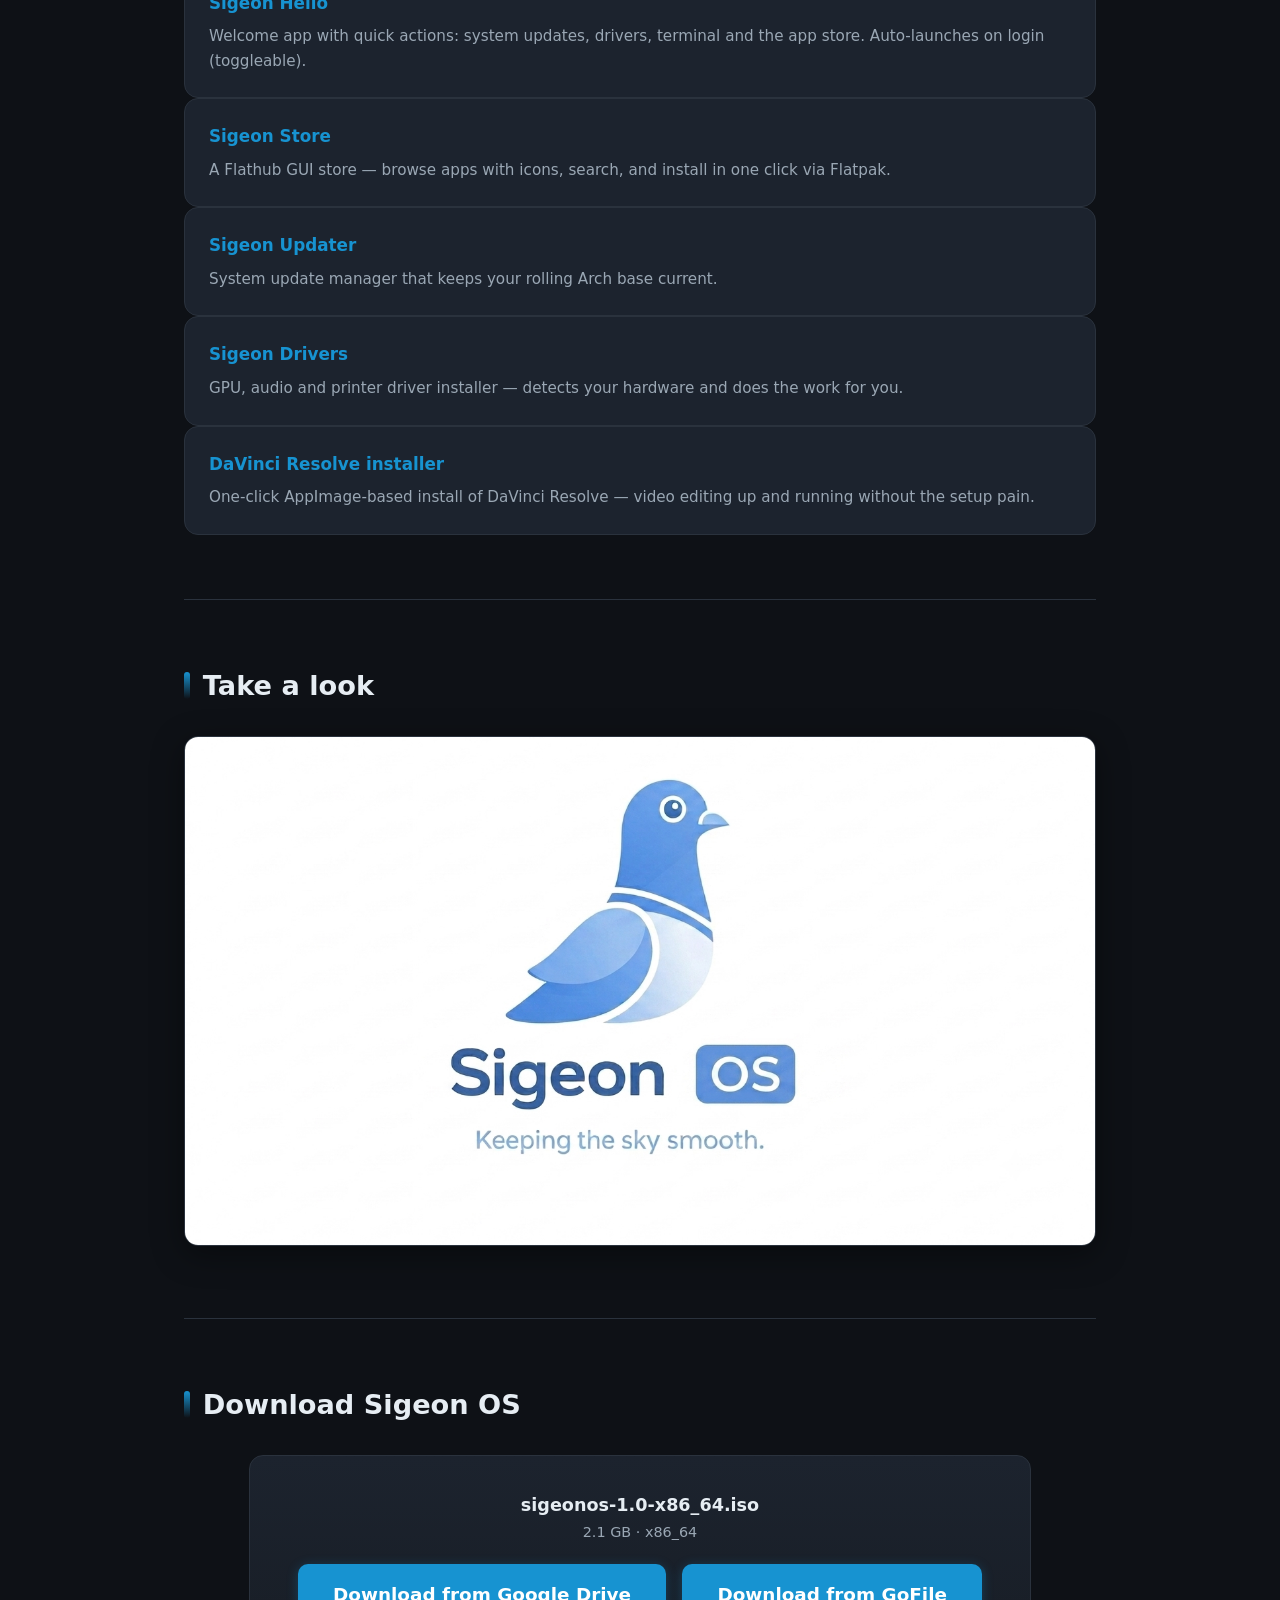
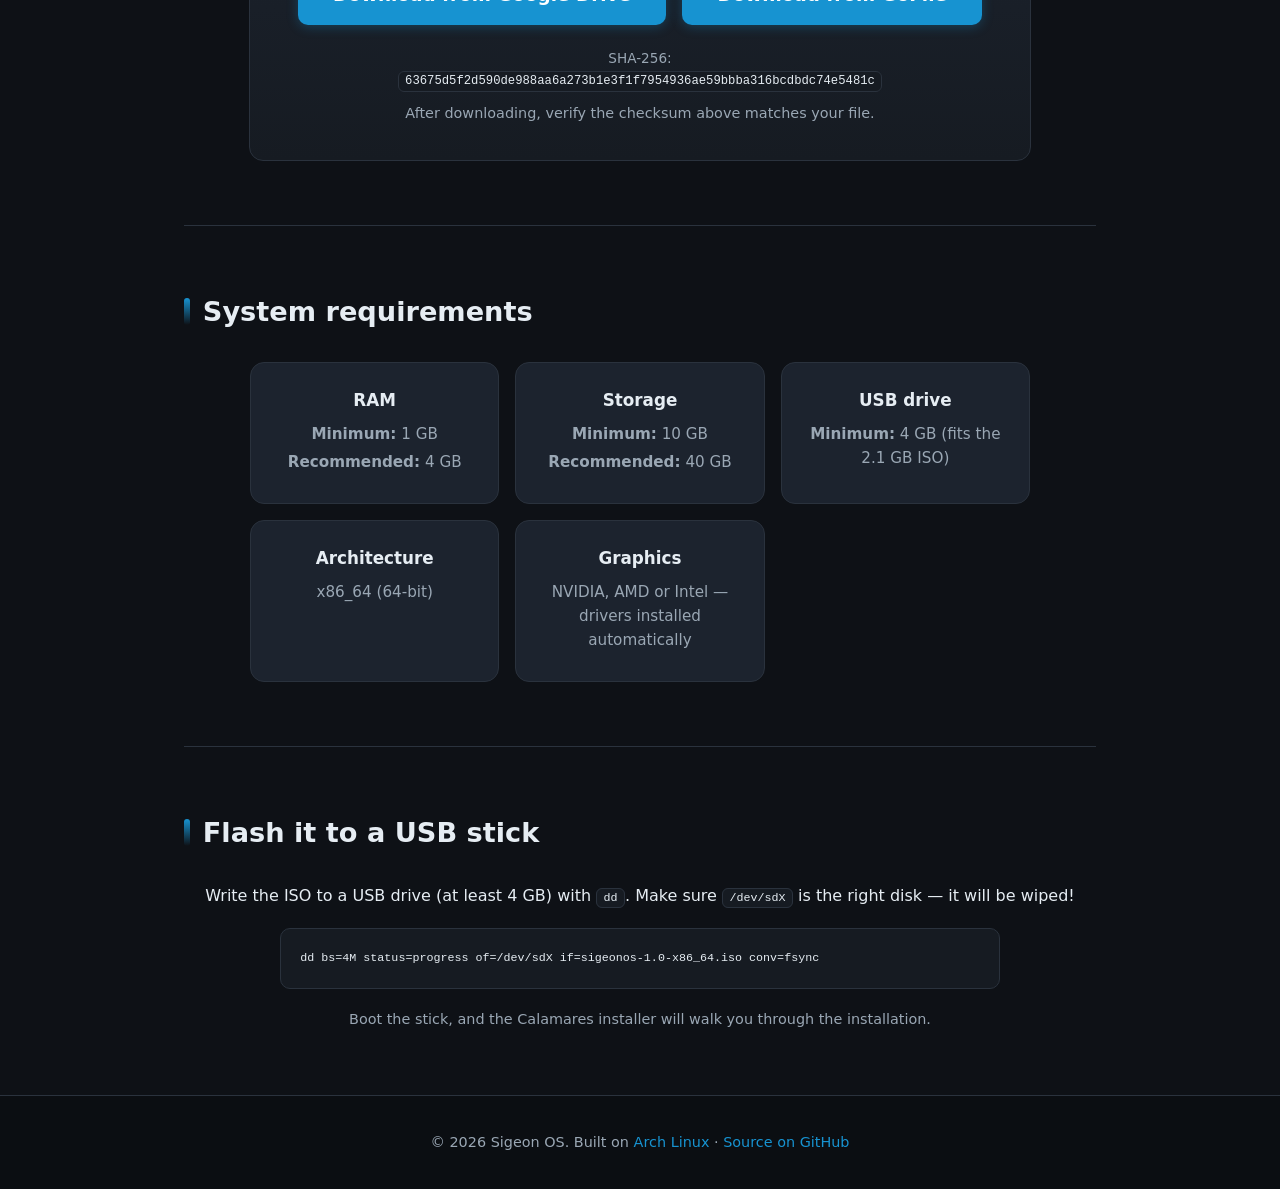
==== commit 98ba380b: "DaVinci Resolve installer as standalone app" ====
--- a/website/index.html
+++ b/website/index.html
@@ -79,7 +79,7 @@
     <div class="grid">
       <div class="card">
         <h3>Sigeon Hello</h3>
-        <p>Welcome app with quick actions: system updates, drivers, terminal, DaVinci Resolve installer and the app store. Auto-launches on login (toggleable).</p>
+        <p>Welcome app with quick actions: system updates, drivers, terminal and the app store. Auto-launches on login (toggleable).</p>
       </div>
       <div class="card">
         <h3>Sigeon Store</h3>
